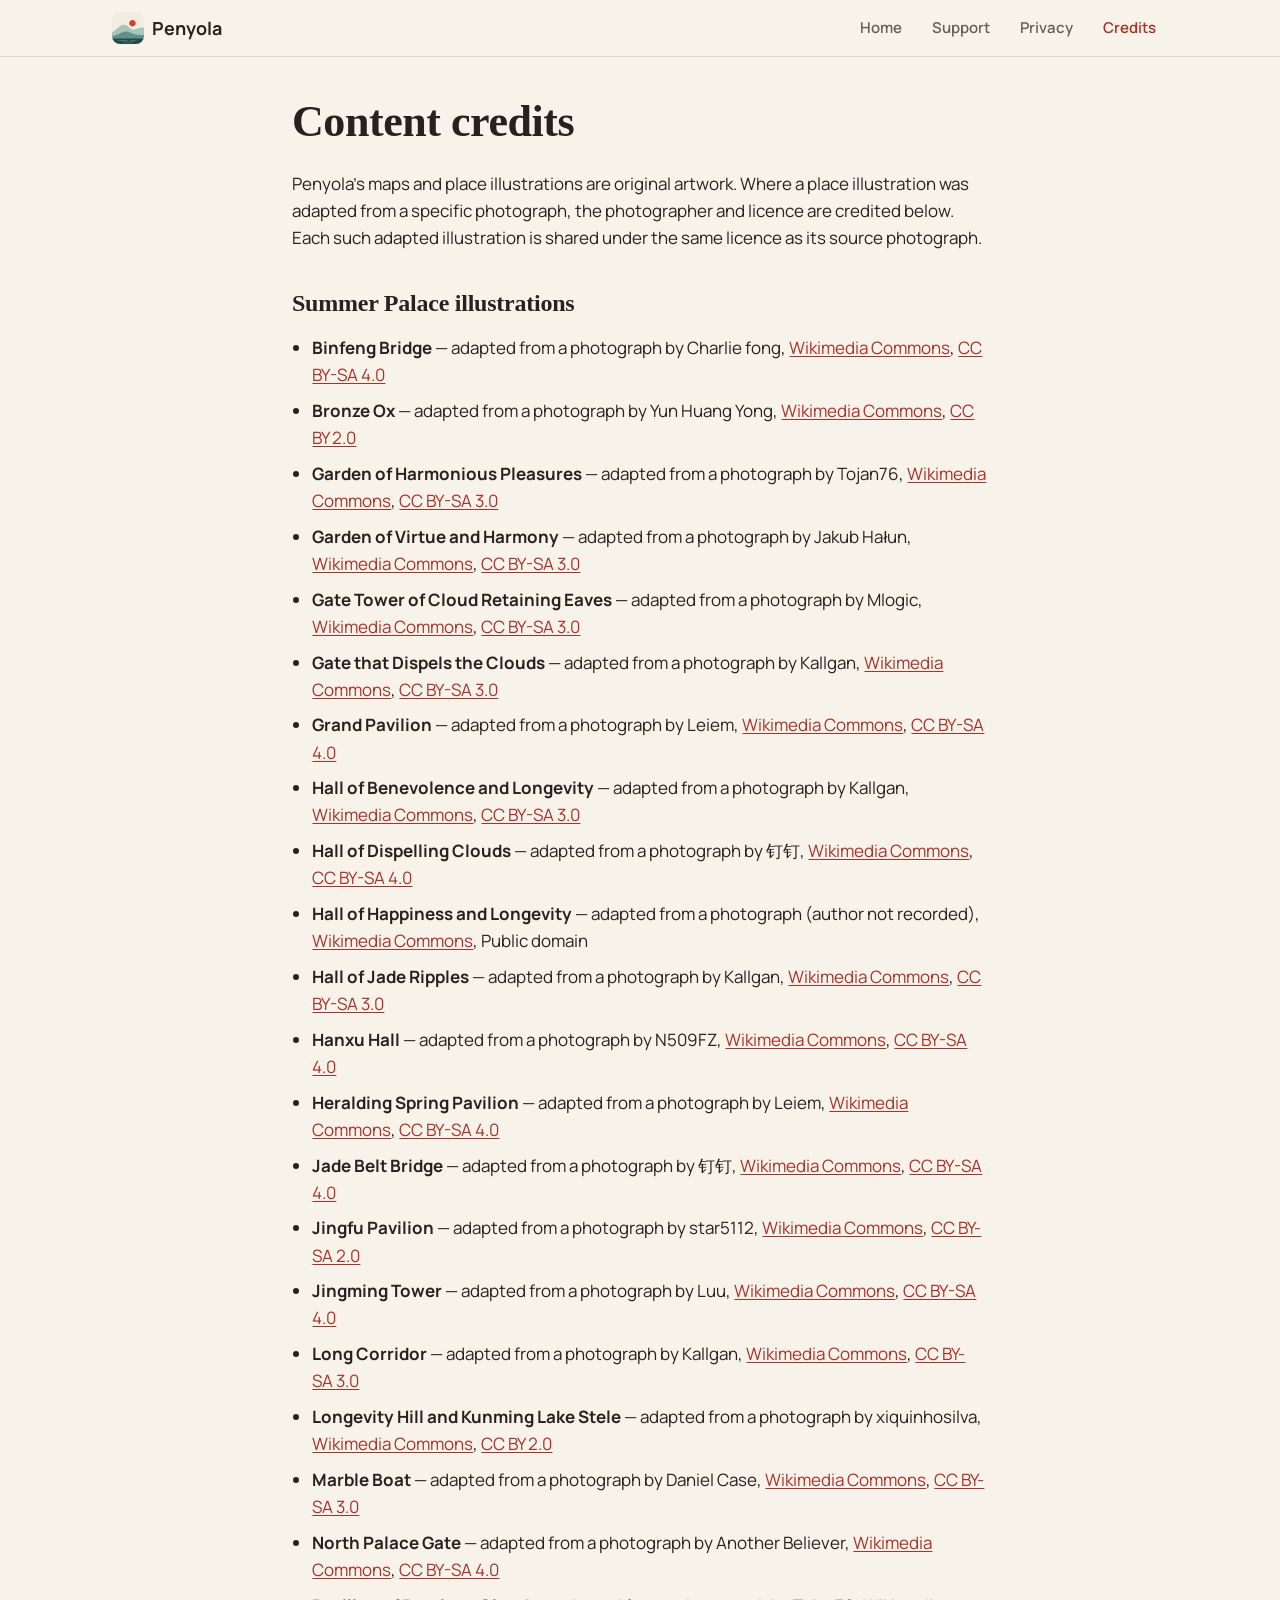
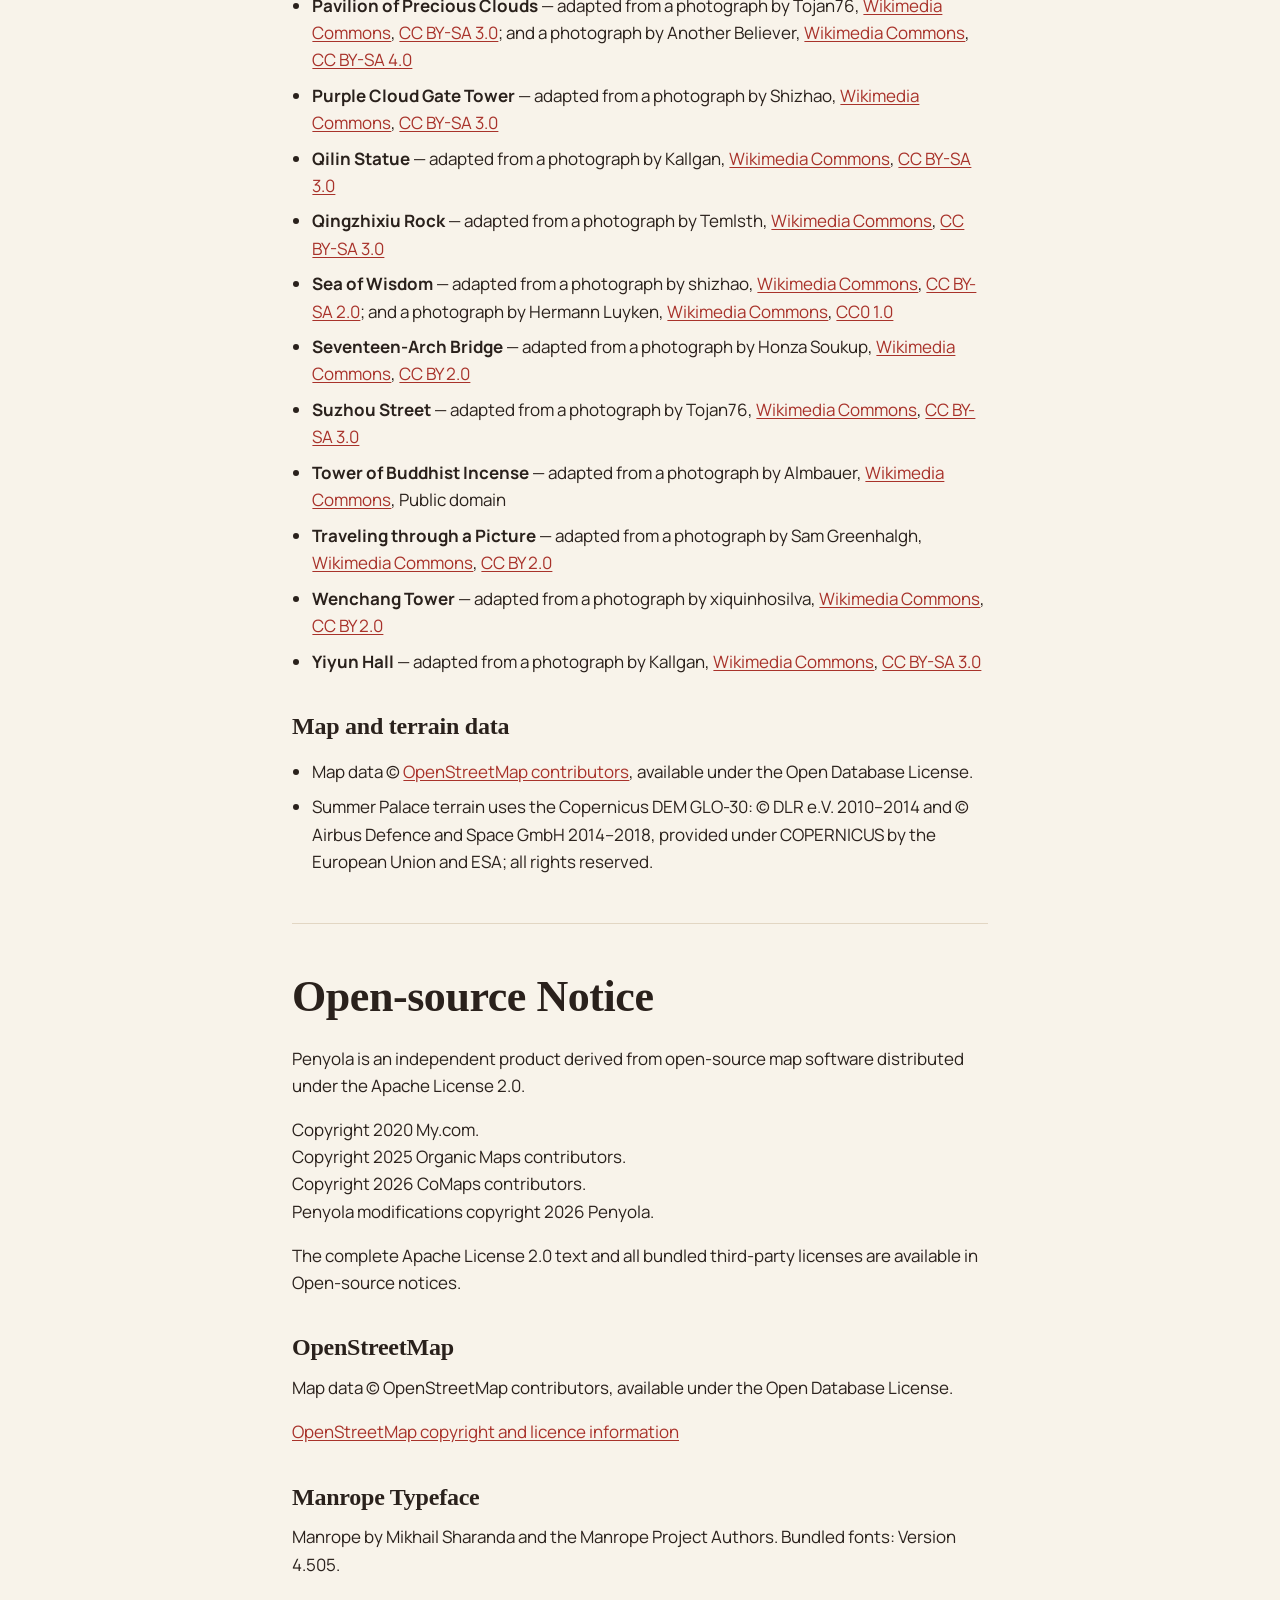
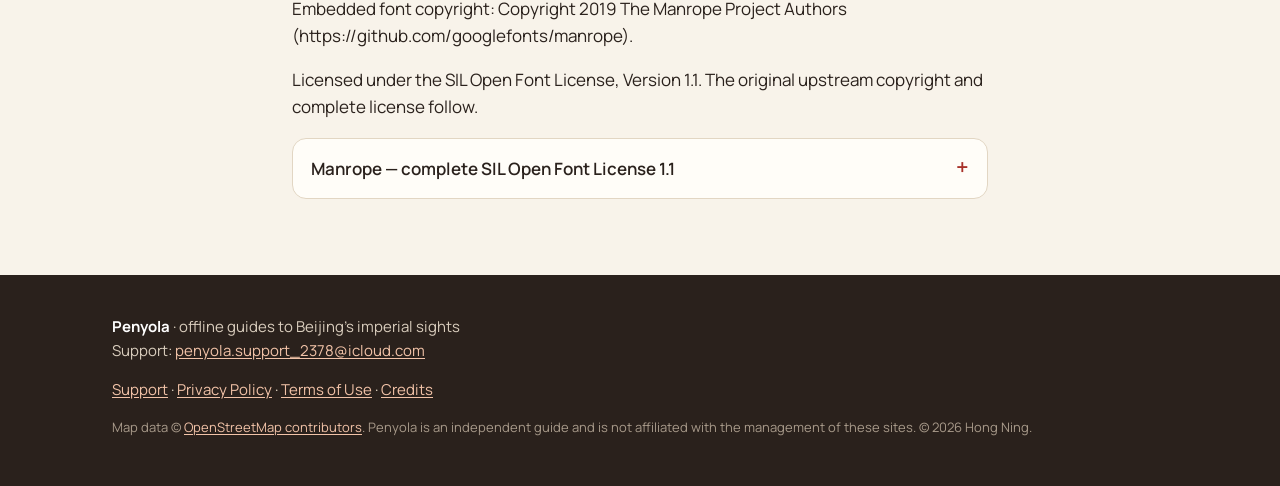
==== credits.html @ 1ad2382a "Full Penyola website: home, support FAQ, privacy, terms and credits Same URLs as before, so the App " ====
<!doctype html>
<html lang="en">
<head>
<meta charset="utf-8">
<meta name="viewport" content="width=device-width, initial-scale=1">
<title>Credits – Penyola</title>
<meta name="description" content="Content credits, map data attribution and open-source notices for Penyola.">
<link rel="canonical" href="https://ericning2023.github.io/penyola/credits.html">
<meta property="og:type" content="website">
<meta property="og:title" content="Credits – Penyola">
<meta property="og:description" content="Content credits, map data attribution and open-source notices for Penyola.">
<meta property="og:url" content="https://ericning2023.github.io/penyola/credits.html">
<meta property="og:image" content="https://ericning2023.github.io/penyola/assets/img/og.jpg">
<meta name="twitter:card" content="summary_large_image">
<meta name="theme-color" content="#f8f3ea">
<link rel="icon" type="image/png" href="favicon.png">
<link rel="apple-touch-icon" href="apple-touch-icon.png">
<link rel="stylesheet" href="assets/site.css">
</head>
<body class="">
<header class="top">
  <div class="wrap top-inner">
    <a class="brand" href="index.html"><img src="assets/img/icon-256.png" alt="" width="32" height="32">Penyola</a>
    <nav aria-label="Main"><a href="index.html">Home</a><a href="support.html">Support</a><a href="privacy.html">Privacy</a><a href="credits.html" aria-current="page">Credits</a></nav>
  </div>
</header>
<main>
<section class="doc wrap legal">
<h1>Content credits</h1>
  <p>Penyola's maps and place illustrations are original artwork. Where a place illustration was adapted from a specific photograph, the photographer and licence are credited below. Each such adapted illustration is shared under the same licence as its source photograph.</p>
  <h2>Summer Palace illustrations</h2>
  <ul>
    <li><strong>Binfeng Bridge</strong> &mdash; adapted from a photograph by Charlie fong, <a href="https://commons.wikimedia.org/wiki/File:Binfeng_Bridge_in_Summer_Palace_2022.jpg">Wikimedia Commons</a>, <a href="https://creativecommons.org/licenses/by-sa/4.0/">CC BY-SA 4.0</a></li>
    <li><strong>Bronze Ox</strong> &mdash; adapted from a photograph by Yun Huang Yong, <a href="https://commons.wikimedia.org/wiki/File:Bronze_Ox,_Summer_Palace,_Beijing_(24569731336).jpg">Wikimedia Commons</a>, <a href="https://creativecommons.org/licenses/by/2.0/">CC BY 2.0</a></li>
    <li><strong>Garden of Harmonious Pleasures</strong> &mdash; adapted from a photograph by Tojan76, <a href="https://commons.wikimedia.org/wiki/File:Garden_of_Harmonious_Pleasures_in_the_Summer_Palace.JPG">Wikimedia Commons</a>, <a href="https://creativecommons.org/licenses/by-sa/3.0/">CC BY-SA 3.0</a></li>
    <li><strong>Garden of Virtue and Harmony</strong> &mdash; adapted from a photograph by Jakub Hałun, <a href="https://commons.wikimedia.org/wiki/File:20090530_Beijing_Summer_Palace_8617.jpg">Wikimedia Commons</a>, <a href="https://creativecommons.org/licenses/by-sa/3.0/">CC BY-SA 3.0</a></li>
    <li><strong>Gate Tower of Cloud Retaining Eaves</strong> &mdash; adapted from a photograph by Mlogic, <a href="https://commons.wikimedia.org/wiki/File:Su_Yun_Yan_of_Summer_Palace.jpg">Wikimedia Commons</a>, <a href="https://creativecommons.org/licenses/by-sa/3.0/">CC BY-SA 3.0</a></li>
    <li><strong>Gate that Dispels the Clouds</strong> &mdash; adapted from a photograph by Kallgan, <a href="https://commons.wikimedia.org/wiki/File:Summer_Palace_at_Beijing_15.jpg">Wikimedia Commons</a>, <a href="https://creativecommons.org/licenses/by-sa/3.0/">CC BY-SA 3.0</a></li>
    <li><strong>Grand Pavilion</strong> &mdash; adapted from a photograph by Leiem, <a href="https://commons.wikimedia.org/wiki/File:Architecture_of_the_Summer_Palace_2019_B.jpg">Wikimedia Commons</a>, <a href="https://creativecommons.org/licenses/by-sa/4.0/">CC BY-SA 4.0</a></li>
    <li><strong>Hall of Benevolence and Longevity</strong> &mdash; adapted from a photograph by Kallgan, <a href="https://commons.wikimedia.org/wiki/File:Summer_Palace_at_Beijing_41.jpg">Wikimedia Commons</a>, <a href="https://creativecommons.org/licenses/by-sa/3.0/">CC BY-SA 3.0</a></li>
    <li><strong>Hall of Dispelling Clouds</strong> &mdash; adapted from a photograph by 钉钉, <a href="https://commons.wikimedia.org/wiki/File:%E6%8E%92%E4%BA%91%E6%AE%BF.jpg">Wikimedia Commons</a>, <a href="https://creativecommons.org/licenses/by-sa/4.0/">CC BY-SA 4.0</a></li>
    <li><strong>Hall of Happiness and Longevity</strong> &mdash; adapted from a photograph (author not recorded), <a href="https://commons.wikimedia.org/wiki/File:Beijing_Summer_Palace_Leshoutang.jpg">Wikimedia Commons</a>, Public domain</li>
    <li><strong>Hall of Jade Ripples</strong> &mdash; adapted from a photograph by Kallgan, <a href="https://commons.wikimedia.org/wiki/File:Summer_Palace_at_Beijing_11.jpg">Wikimedia Commons</a>, <a href="https://creativecommons.org/licenses/by-sa/3.0/">CC BY-SA 3.0</a></li>
    <li><strong>Hanxu Hall</strong> &mdash; adapted from a photograph by N509FZ, <a href="https://commons.wikimedia.org/wiki/File:Hall_of_Embracing_the_Universe_(20201222154651).jpg">Wikimedia Commons</a>, <a href="https://creativecommons.org/licenses/by-sa/4.0/">CC BY-SA 4.0</a></li>
    <li><strong>Heralding Spring Pavilion</strong> &mdash; adapted from a photograph by Leiem, <a href="https://commons.wikimedia.org/wiki/File:Architecture_of_the_Summer_Palace_2019_A.jpg">Wikimedia Commons</a>, <a href="https://creativecommons.org/licenses/by-sa/4.0/">CC BY-SA 4.0</a></li>
    <li><strong>Jade Belt Bridge</strong> &mdash; adapted from a photograph by 钉钉, <a href="https://commons.wikimedia.org/wiki/File:Jade_Belt_Bridge,_Summer_Palace.jpg">Wikimedia Commons</a>, <a href="https://creativecommons.org/licenses/by-sa/4.0/">CC BY-SA 4.0</a></li>
    <li><strong>Jingfu Pavilion</strong> &mdash; adapted from a photograph by star5112, <a href="https://commons.wikimedia.org/wiki/File:Summer_Palace_(324558076).jpg">Wikimedia Commons</a>, <a href="https://creativecommons.org/licenses/by-sa/2.0/">CC BY-SA 2.0</a></li>
    <li><strong>Jingming Tower</strong> &mdash; adapted from a photograph by Luu, <a href="https://commons.wikimedia.org/wiki/File:Tower_of_Bright_Scenery_IMG_0410.jpg">Wikimedia Commons</a>, <a href="https://creativecommons.org/licenses/by-sa/4.0/">CC BY-SA 4.0</a></li>
    <li><strong>Long Corridor</strong> &mdash; adapted from a photograph by Kallgan, <a href="https://commons.wikimedia.org/wiki/File:Long_Gallery,_Summer_Palace_at_Beijing.jpg">Wikimedia Commons</a>, <a href="https://creativecommons.org/licenses/by-sa/3.0/">CC BY-SA 3.0</a></li>
    <li><strong>Longevity Hill and Kunming Lake Stele</strong> &mdash; adapted from a photograph by xiquinhosilva, <a href="https://commons.wikimedia.org/wiki/File:Summer_Palace_-_Stele_of_Longevity_Hill_and_Kunming_Lake.jpg">Wikimedia Commons</a>, <a href="https://creativecommons.org/licenses/by/2.0/">CC BY 2.0</a></li>
    <li><strong>Marble Boat</strong> &mdash; adapted from a photograph by Daniel Case, <a href="https://commons.wikimedia.org/wiki/File:Marble_Boat_side_view,_Summer_Palace,_Beijing.jpg">Wikimedia Commons</a>, <a href="https://creativecommons.org/licenses/by-sa/3.0/">CC BY-SA 3.0</a></li>
    <li><strong>North Palace Gate</strong> &mdash; adapted from a photograph by Another Believer, <a href="https://commons.wikimedia.org/wiki/File:Beijing_(November_2016)_-_676.jpg">Wikimedia Commons</a>, <a href="https://creativecommons.org/licenses/by-sa/4.0/">CC BY-SA 4.0</a></li>
    <li><strong>Pavilion of Precious Clouds</strong> &mdash; adapted from a photograph by Tojan76, <a href="https://commons.wikimedia.org/wiki/File:Pavilion_of_Precious_Clouds_in_the_Summer_Palace.JPG">Wikimedia Commons</a>, <a href="https://creativecommons.org/licenses/by-sa/3.0/">CC BY-SA 3.0</a>; and a photograph by Another Believer, <a href="https://commons.wikimedia.org/wiki/File:Beijing_(November_2016)_-_732.jpg">Wikimedia Commons</a>, <a href="https://creativecommons.org/licenses/by-sa/4.0/">CC BY-SA 4.0</a></li>
    <li><strong>Purple Cloud Gate Tower</strong> &mdash; adapted from a photograph by Shizhao, <a href="https://commons.wikimedia.org/wiki/File:%E9%A2%90%E5%92%8C%E5%9B%AD%E8%B5%A4%E5%9F%8E%E9%9C%9E%E8%B5%B7.jpg">Wikimedia Commons</a>, <a href="https://creativecommons.org/licenses/by-sa/3.0/">CC BY-SA 3.0</a></li>
    <li><strong>Qilin Statue</strong> &mdash; adapted from a photograph by Kallgan, <a href="https://commons.wikimedia.org/wiki/File:Qilin_statue_in_Summer_Palace_at_Beijing.jpg">Wikimedia Commons</a>, <a href="https://creativecommons.org/licenses/by-sa/3.0/">CC BY-SA 3.0</a></li>
    <li><strong>Qingzhixiu Rock</strong> &mdash; adapted from a photograph by Temlsth, <a href="https://commons.wikimedia.org/wiki/File:%E8%B4%A5%E5%AE%B6%E7%9F%B3.JPG">Wikimedia Commons</a>, <a href="https://creativecommons.org/licenses/by-sa/3.0/">CC BY-SA 3.0</a></li>
    <li><strong>Sea of Wisdom</strong> &mdash; adapted from a photograph by shizhao, <a href="https://commons.wikimedia.org/wiki/File:%E9%A2%90%E5%92%8C%E5%9B%AD%E6%99%BA%E6%85%A7%E6%B5%B7.jpg">Wikimedia Commons</a>, <a href="https://creativecommons.org/licenses/by-sa/2.0/">CC BY-SA 2.0</a>; and a photograph by Hermann Luyken, <a href="https://commons.wikimedia.org/wiki/File:2014.08.27.130735_Zhihui_Hai_Summer_Palace_Beijing.jpg">Wikimedia Commons</a>, <a href="https://creativecommons.org/publicdomain/zero/1.0/">CC0 1.0</a></li>
    <li><strong>Seventeen-Arch Bridge</strong> &mdash; adapted from a photograph by Honza Soukup, <a href="https://commons.wikimedia.org/wiki/File:The_Seventeen-Arch_Bridge.jpg">Wikimedia Commons</a>, <a href="https://creativecommons.org/licenses/by/2.0/">CC BY 2.0</a></li>
    <li><strong>Suzhou Street</strong> &mdash; adapted from a photograph by Tojan76, <a href="https://commons.wikimedia.org/wiki/File:Suzhou_Street_in_the_Summer_Palace.JPG">Wikimedia Commons</a>, <a href="https://creativecommons.org/licenses/by-sa/3.0/">CC BY-SA 3.0</a></li>
    <li><strong>Tower of Buddhist Incense</strong> &mdash; adapted from a photograph by Almbauer, <a href="https://commons.wikimedia.org/wiki/File:Tower_of_Buddhist_Incense.jpg">Wikimedia Commons</a>, Public domain</li>
    <li><strong>Traveling through a Picture</strong> &mdash; adapted from a photograph by Sam Greenhalgh, <a href="https://commons.wikimedia.org/wiki/File:Summer_Palace_%2848503263397%29.jpg">Wikimedia Commons</a>, <a href="https://creativecommons.org/licenses/by/2.0/">CC BY 2.0</a></li>
    <li><strong>Wenchang Tower</strong> &mdash; adapted from a photograph by xiquinhosilva, <a href="https://commons.wikimedia.org/wiki/File:Summer_Palace_-_Wenchang_Pavilion.jpg">Wikimedia Commons</a>, <a href="https://creativecommons.org/licenses/by/2.0/">CC BY 2.0</a></li>
    <li><strong>Yiyun Hall</strong> &mdash; adapted from a photograph by Kallgan, <a href="https://commons.wikimedia.org/wiki/File:Summer_Palace_at_Beijing_03.jpg">Wikimedia Commons</a>, <a href="https://creativecommons.org/licenses/by-sa/3.0/">CC BY-SA 3.0</a></li>
  </ul>
  <h2>Map and terrain data</h2>
  <ul>
    <li>Map data &copy; <a href="https://www.openstreetmap.org/copyright">OpenStreetMap contributors</a>, available under the Open Database License.</li>
    <li>Summer Palace terrain uses the Copernicus DEM GLO-30: &copy; DLR e.V. 2010&ndash;2014 and &copy; Airbus Defence and Space GmbH 2014&ndash;2018, provided under COPERNICUS by the European Union and ESA; all rights reserved.</li>
  </ul>
<hr>
<h1>Open-source Notice</h1>
  <p>Penyola is an independent product derived from open-source map software distributed under the Apache License 2.0.</p>
  <p>Copyright 2020 My.com.<br>
  Copyright 2025 Organic Maps contributors.<br>
  Copyright 2026 CoMaps contributors.<br>
  Penyola modifications copyright 2026 Penyola.</p>
  <p>The complete Apache License 2.0 text and all bundled third-party licenses are available in Open-source notices.</p>
  <h2>OpenStreetMap</h2>
  <p>Map data © OpenStreetMap contributors, available under the Open Database License.</p>
  <p><a href="https://www.openstreetmap.org/copyright">OpenStreetMap copyright and licence information</a></p>
  <h2>Manrope Typeface</h2>
  <p>Manrope by Mikhail Sharanda and the Manrope Project Authors. Bundled fonts: Version 4.505.</p>
  <p>Embedded font copyright: Copyright 2019 The Manrope Project Authors (https://github.com/googlefonts/manrope).</p>
  <p>Licensed under the SIL Open Font License, Version 1.1. The original upstream copyright and complete license follow.</p>
  <details>
    <summary>Manrope — complete SIL Open Font License 1.1</summary>
    <pre style="white-space:pre-wrap;overflow-wrap:anywhere">Copyright 2018 The Manrope Project Authors (https://github.com/googlefonts/manrope)

This Font Software is licensed under the SIL Open Font License, Version 1.1.
This license is copied below, and is also available with a FAQ at:
http://scripts.sil.org/OFL


-----------------------------------------------------------
SIL OPEN FONT LICENSE Version 1.1 - 26 February 2007
-----------------------------------------------------------

PREAMBLE
The goals of the Open Font License (OFL) are to stimulate worldwide
development of collaborative font projects, to support the font creation
efforts of academic and linguistic communities, and to provide a free and
open framework in which fonts may be shared and improved in partnership
with others.

The OFL allows the licensed fonts to be used, studied, modified and
redistributed freely as long as they are not sold by themselves. The
fonts, including any derivative works, can be bundled, embedded, 
redistributed and/or sold with any software provided that any reserved
names are not used by derivative works. The fonts and derivatives,
however, cannot be released under any other type of license. The
requirement for fonts to remain under this license does not apply
to any document created using the fonts or their derivatives.

DEFINITIONS
&quot;Font Software&quot; refers to the set of files released by the Copyright
Holder(s) under this license and clearly marked as such. This may
include source files, build scripts and documentation.

&quot;Reserved Font Name&quot; refers to any names specified as such after the
copyright statement(s).

&quot;Original Version&quot; refers to the collection of Font Software components as
distributed by the Copyright Holder(s).

&quot;Modified Version&quot; refers to any derivative made by adding to, deleting,
or substituting -- in part or in whole -- any of the components of the
Original Version, by changing formats or by porting the Font Software to a
new environment.

&quot;Author&quot; refers to any designer, engineer, programmer, technical
writer or other person who contributed to the Font Software.

PERMISSION &amp; CONDITIONS
Permission is hereby granted, free of charge, to any person obtaining
a copy of the Font Software, to use, study, copy, merge, embed, modify,
redistribute, and sell modified and unmodified copies of the Font
Software, subject to the following conditions:

1) Neither the Font Software nor any of its individual components,
in Original or Modified Versions, may be sold by itself.

2) Original or Modified Versions of the Font Software may be bundled,
redistributed and/or sold with any software, provided that each copy
contains the above copyright notice and this license. These can be
included either as stand-alone text files, human-readable headers or
in the appropriate machine-readable metadata fields within text or
binary files as long as those fields can be easily viewed by the user.

3) No Modified Version of the Font Software may use the Reserved Font
Name(s) unless explicit written permission is granted by the corresponding
Copyright Holder. This restriction only applies to the primary font name as
presented to the users.

4) The name(s) of the Copyright Holder(s) or the Author(s) of the Font
Software shall not be used to promote, endorse or advertise any
Modified Version, except to acknowledge the contribution(s) of the
Copyright Holder(s) and the Author(s) or with their explicit written
permission.

5) The Font Software, modified or unmodified, in part or in whole,
must be distributed entirely under this license, and must not be
distributed under any other license. The requirement for fonts to
remain under this license does not apply to any document created
using the Font Software.

TERMINATION
This license becomes null and void if any of the above conditions are
not met.

DISCLAIMER
THE FONT SOFTWARE IS PROVIDED &quot;AS IS&quot;, WITHOUT WARRANTY OF ANY KIND,
EXPRESS OR IMPLIED, INCLUDING BUT NOT LIMITED TO ANY WARRANTIES OF
MERCHANTABILITY, FITNESS FOR A PARTICULAR PURPOSE AND NONINFRINGEMENT
OF COPYRIGHT, PATENT, TRADEMARK, OR OTHER RIGHT. IN NO EVENT SHALL THE
COPYRIGHT HOLDER BE LIABLE FOR ANY CLAIM, DAMAGES OR OTHER LIABILITY,
INCLUDING ANY GENERAL, SPECIAL, INDIRECT, INCIDENTAL, OR CONSEQUENTIAL
DAMAGES, WHETHER IN AN ACTION OF CONTRACT, TORT OR OTHERWISE, ARISING
FROM, OUT OF THE USE OR INABILITY TO USE THE FONT SOFTWARE OR FROM
OTHER DEALINGS IN THE FONT SOFTWARE.
</pre>
  </details>
</section>
</main>
<footer class="foot">
  <div class="wrap foot-inner">
    <p><strong>Penyola</strong> · offline guides to Beijing's imperial sights<br>
    Support: <a href="mailto:penyola.support_2378@icloud.com">penyola.support_2378@icloud.com</a></p>
    <p><a href="support.html">Support</a> · <a href="privacy.html">Privacy Policy</a> · <a href="terms.html">Terms of Use</a> · <a href="credits.html">Credits</a></p>
    <p class="fine">Map data © <a href="https://www.openstreetmap.org/copyright">OpenStreetMap contributors</a>. Penyola is an independent guide and is not affiliated with the management of these sites. © 2026 Hong Ning.</p>
  </div>
</footer>
</body>
</html>
---- assets/site.css ----
@font-face { font-family: Manrope; font-weight: 400; font-display: swap; src: url(fonts/Manrope-Regular.woff) format("woff"); }
@font-face { font-family: Manrope; font-weight: 600; font-display: swap; src: url(fonts/Manrope-SemiBold.woff) format("woff"); }
@font-face { font-family: Manrope; font-weight: 700; font-display: swap; src: url(fonts/Manrope-Bold.woff) format("woff"); }

:root {
  --paper: #f8f3ea;
  --paper-2: #f1e8d9;
  --card: #fffdf8;
  --ink: #2a211c;
  --muted: #6b5f55;
  --red: #a8322a;
  --red-deep: #7f241e;
  --green: #2f6f4e;
  --line: #e2d6c3;
  --serif: "Iowan Old Style", "Palatino Linotype", Palatino, Georgia, serif;
  --sans: Manrope, -apple-system, BlinkMacSystemFont, "Segoe UI", sans-serif;
  color-scheme: light;
}

* { box-sizing: border-box; }
html { -webkit-text-size-adjust: 100%; scroll-behavior: smooth; }
body { margin: 0; background: var(--paper); color: var(--ink); font: 400 17px/1.6 var(--sans); }
img { max-width: 100%; height: auto; display: block; }
a { color: var(--red); text-underline-offset: 2px; }
a:hover { color: var(--red-deep); }
.wrap { width: 100%; max-width: 1120px; margin: 0 auto; padding: 0 16px; }
@media (min-width: 720px) { .wrap { padding: 0 32px; } }

/* Header */
.top { position: sticky; top: 0; z-index: 10; background: rgba(248, 243, 234, .92); backdrop-filter: saturate(1.4) blur(10px); -webkit-backdrop-filter: saturate(1.4) blur(10px); border-bottom: 1px solid var(--line); }
.top-inner { display: flex; align-items: center; justify-content: space-between; gap: 12px; min-height: 56px; }
.brand { display: flex; align-items: center; gap: 8px; font: 700 18px/1 var(--sans); color: var(--ink); text-decoration: none; }
.brand img { width: 32px; height: 32px; border-radius: 8px; }
.top nav { display: flex; gap: 2px; }
.top nav a { padding: 8px 8px; border-radius: 8px; font-size: 14px; font-weight: 600; color: var(--muted); text-decoration: none; }
.top nav a:hover { color: var(--ink); background: var(--paper-2); }
.top nav a[aria-current="page"] { color: var(--red); }
@media (min-width: 720px) { .top nav { gap: 6px; } .top nav a { padding: 8px 12px; font-size: 15px; } }
@media (max-width: 459px) { .brand { font-size: 0; gap: 0; } .top nav a { padding: 8px 7px; } }

/* Type */
h1, h2, h3 { font-family: var(--serif); font-weight: 600; line-height: 1.15; letter-spacing: -.01em; margin: 0 0 .5em; }
h1 { font-size: clamp(34px, 7vw, 56px); }
h2 { font-size: clamp(26px, 4.5vw, 38px); }
h3 { font-size: 24px; }
p { margin: 0 0 1em; }
.eyebrow { font: 700 12px/1.2 var(--sans); letter-spacing: .14em; text-transform: uppercase; color: var(--red); margin: 0 0 12px; }
.lede { font-size: 19px; color: var(--muted); }
.note { font-size: 14px; color: var(--muted); }

/* Buttons */
.cta { display: flex; flex-wrap: wrap; align-items: center; gap: 12px 20px; margin: 24px 0 12px; }
.store { display: inline-flex; align-items: center; gap: 10px; padding: 9px 20px 9px 14px; border-radius: 12px; background: #000; color: #fff; text-decoration: none; }
.store:hover { color: #fff; background: #222; }
.store svg { width: 28px; height: 28px; fill: currentColor; }
.store span { display: flex; flex-direction: column; font: 600 20px/1.1 -apple-system, BlinkMacSystemFont, "Segoe UI", sans-serif; }
.store small { font-size: 11px; font-weight: 400; letter-spacing: .02em; }
.text-link { font-weight: 600; text-decoration: none; }

/* Hero */
.hero { background: linear-gradient(180deg, var(--paper) 0%, var(--paper-2) 100%); padding: 40px 0 0; overflow: hidden; }
.hero-inner { display: grid; gap: 32px; }
.hero-phone { justify-self: center; width: min(74vw, 300px); margin-bottom: -96px; }
.hero-phone img { border: 9px solid #1f1814; border-bottom: 0; border-radius: 44px 44px 0 0; box-shadow: 0 24px 60px rgba(80, 40, 20, .28); }
@media (min-width: 880px) {
  .hero { padding: 72px 0 0; }
  .hero-inner { grid-template-columns: 1.15fr .85fr; align-items: center; gap: 56px; }
  .hero-text { padding-bottom: 72px; }
  .hero-phone { width: 360px; margin-bottom: -80px; }
}

/* Bands */
.band { padding: 96px 0 64px; }
.band.alt { background: var(--card); border-top: 1px solid var(--line); border-bottom: 1px solid var(--line); padding-top: 64px; }
@media (min-width: 880px) { .band { padding: 128px 0 88px; } .band.alt { padding-top: 88px; } }

/* Guides */
.guides { display: grid; gap: 20px; margin-top: 28px; }
@media (min-width: 720px) { .guides { grid-template-columns: repeat(3, 1fr); } }
.guide { background: var(--card); border: 1px solid var(--line); border-radius: 18px; overflow: hidden; display: flex; flex-direction: column; }
.guide img { aspect-ratio: 4 / 3; object-fit: cover; width: 100%; border-bottom: 1px solid var(--line); }
.guide-text { padding: 18px 20px 20px; }
.guide-text p:last-child { margin: 0; color: var(--muted); font-size: 16px; }
.tag { display: inline-block; font: 700 12px/1 var(--sans); letter-spacing: .06em; text-transform: uppercase; padding: 6px 9px; border-radius: 999px; background: #f6e1dd; color: var(--red-deep); margin-bottom: 10px; }
.tag.free { background: #dcebe2; color: var(--green); }

/* Features + screenshots */
.features { list-style: none; padding: 0; margin: 24px 0 36px; display: grid; gap: 10px 32px; }
@media (min-width: 720px) { .features { grid-template-columns: 1fr 1fr; } }
.features li { padding-left: 22px; position: relative; color: var(--muted); }
.features li::before { content: ""; position: absolute; left: 2px; top: .62em; width: 8px; height: 8px; border-radius: 50%; background: var(--red); }
.features strong { color: var(--ink); }
.shots { display: grid; grid-auto-flow: column; grid-auto-columns: min(62vw, 240px); gap: 16px; overflow-x: auto; scroll-snap-type: x mandatory; padding: 4px 16px 16px; margin: 0 -16px; overscroll-behavior-x: contain; }
@media (min-width: 720px) { .shots { margin: 0 -32px; padding: 4px 32px 16px; } }
@media (min-width: 1184px) { .shots { grid-auto-flow: row; grid-template-columns: repeat(5, 1fr); margin: 0; padding: 4px 0 0; overflow: visible; } }
.shots figure { margin: 0; scroll-snap-align: start; }
.shots img { border-radius: 16px; box-shadow: 0 10px 30px rgba(80, 40, 20, .15); }
.shots figcaption { font-size: 14px; color: var(--muted); margin-top: 12px; line-height: 1.45; }
.shots figcaption strong { display: block; color: var(--ink); font-size: 15px; }

/* Price */
.price { display: grid; gap: 32px; align-items: center; }
.price-shot { width: min(70vw, 280px); justify-self: center; border-radius: 22px; box-shadow: 0 18px 44px rgba(80, 40, 20, .2); }
@media (min-width: 880px) { .price { grid-template-columns: 1.3fr .7fr; gap: 64px; } }

/* Documents: support, privacy, terms, credits */
.doc { max-width: 760px; padding-top: 40px; padding-bottom: 64px; overflow-wrap: anywhere; }
.doc h1 { font-size: clamp(32px, 6vw, 44px); }
.doc h2 { font-size: 24px; margin-top: 1.6em; }
.doc ul { padding-left: 1.2em; }
.doc li { margin-bottom: .5em; }
.doc hr { border: 0; border-top: 1px solid var(--line); margin: 48px 0; }
.doc pre { font-size: 13px; background: var(--card); border: 1px solid var(--line); border-radius: 10px; padding: 14px; overflow-x: auto; }
.doc details { background: var(--card); border: 1px solid var(--line); border-radius: 14px; margin: 0 0 12px; }
.doc details > summary { cursor: pointer; padding: 16px 44px 16px 18px; font-weight: 600; list-style: none; position: relative; }
.doc details > summary::-webkit-details-marker { display: none; }
.doc details > summary::after { content: "+"; position: absolute; right: 18px; top: 50%; transform: translateY(-50%); font-size: 22px; color: var(--red); }
.doc details[open] > summary::after { content: "–"; }
.doc details > p { padding: 0 18px 4px; color: var(--muted); }
.doc details > pre { margin: 0 14px 14px; }
.legal details > summary { padding-right: 44px; }

/* Footer */
.foot { background: #2a211c; color: #d9cdbd; padding: 40px 0 48px; font-size: 15px; }
.foot a { color: #f2c3a8; }
.foot strong { color: #fff; }
.foot .fine { font-size: 13px; color: #a89a8a; margin: 0; }
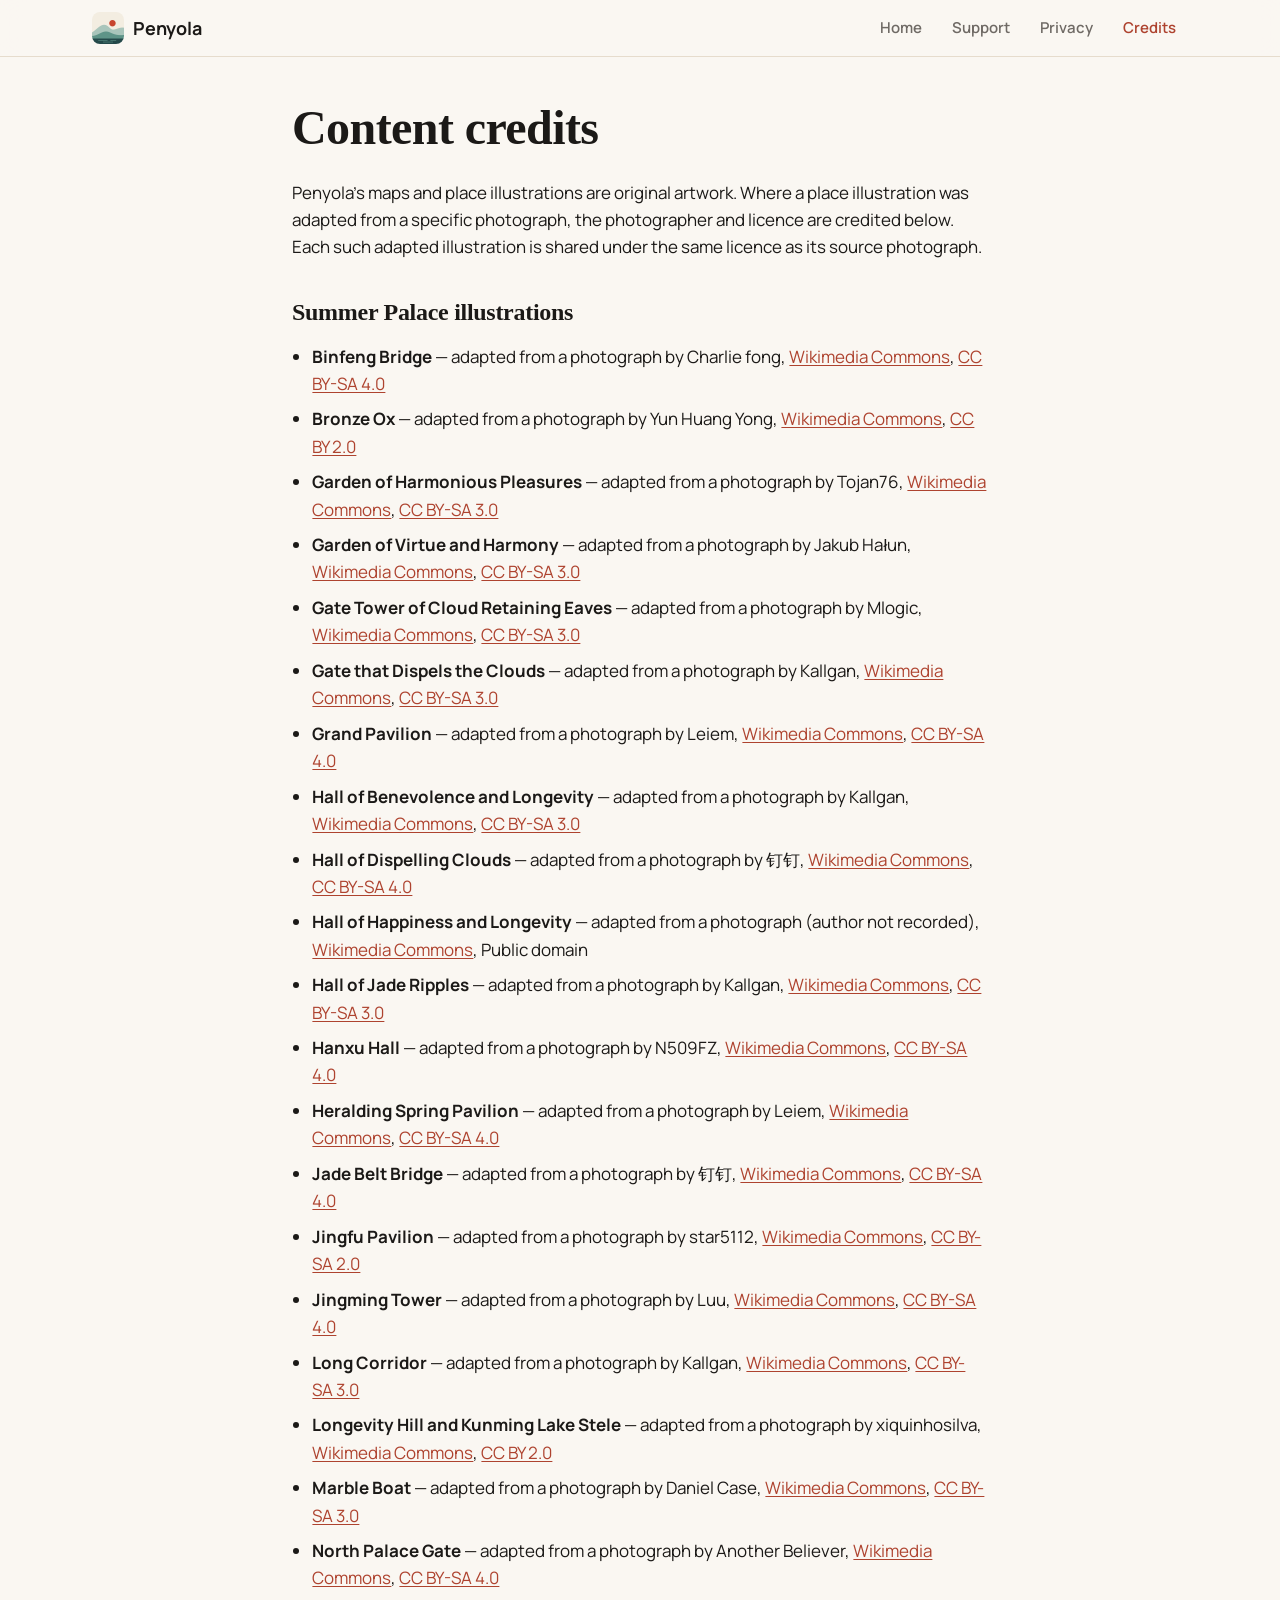
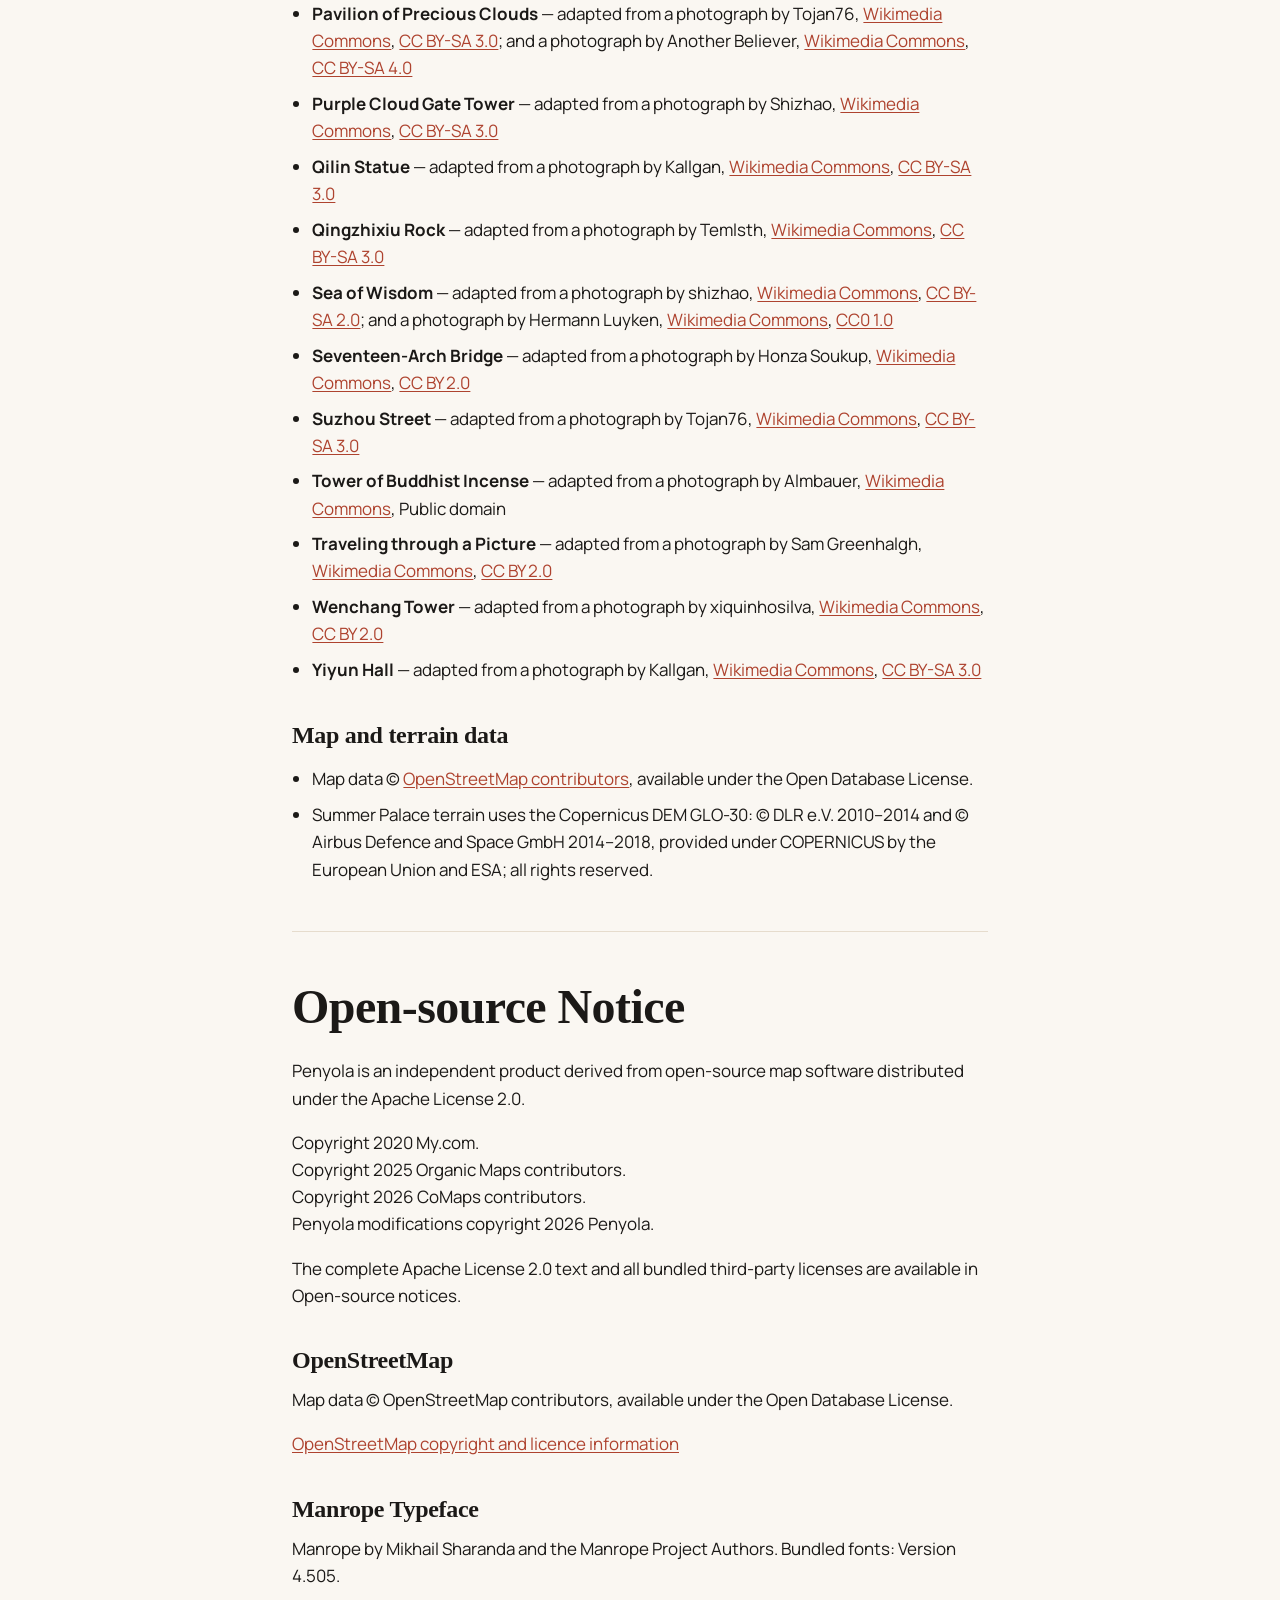
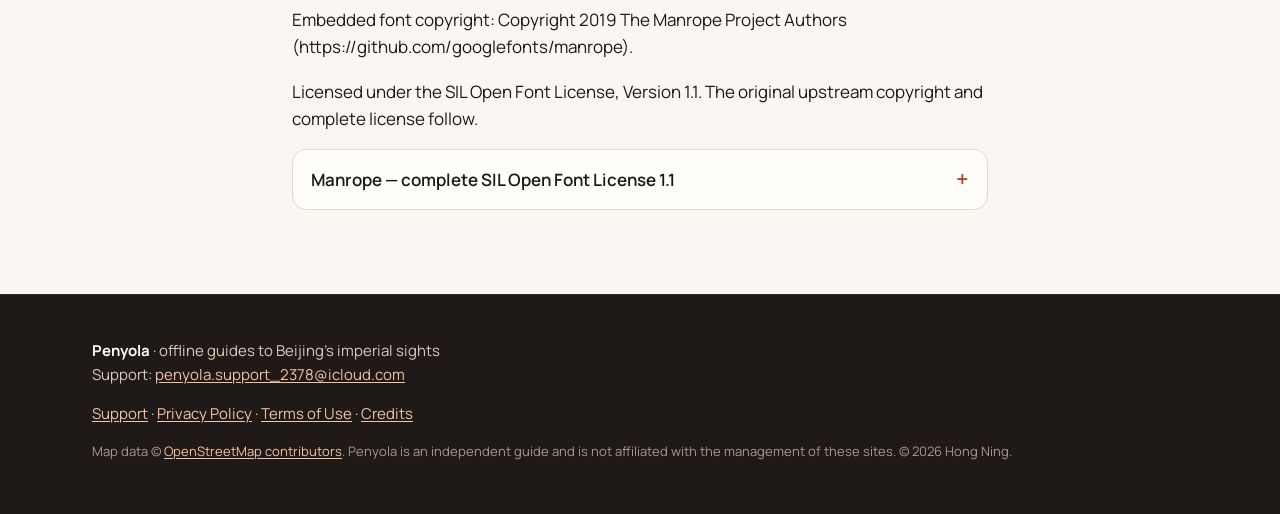
==== commit 94c1c8e1: "Version the stylesheet URL so updates aren't hidden by the Pages cache Co-Authored-By: Claude Opus 5" ====
--- a/credits.html
+++ b/credits.html
@@ -15,7 +15,7 @@
 <meta name="theme-color" content="#f8f3ea">
 <link rel="icon" type="image/png" href="favicon.png">
 <link rel="apple-touch-icon" href="apple-touch-icon.png">
-<link rel="stylesheet" href="assets/site.css">
+<link rel="stylesheet" href="assets/site.css?v=4cabcf5b">
 </head>
 <body class="">
 <header class="top">
--- a/assets/site.css
+++ b/assets/site.css
@@ -3,16 +3,20 @@
 @font-face { font-family: Manrope; font-weight: 700; font-display: swap; src: url(fonts/Manrope-Bold.woff) format("woff"); }
 
 :root {
-  --paper: #f8f3ea;
-  --paper-2: #f1e8d9;
-  --card: #fffdf8;
-  --ink: #2a211c;
-  --muted: #6b5f55;
-  --red: #a8322a;
-  --red-deep: #7f241e;
+  --paper: #faf7f2;
+  --paper-2: #f2ebdf;
+  --card: #fffdf9;
+  --ink: #1b1917;
+  --muted: #6f6a65;
+  --red: #ae432f;
+  --red-deep: #8a2c20;
+  --imperial: #8c2a1f;
+  --imperial-2: #5f1a13;
+  --gold: #d9b26a;
   --green: #2f6f4e;
-  --line: #e2d6c3;
-  --serif: "Iowan Old Style", "Palatino Linotype", Palatino, Georgia, serif;
+  --line: #e6dccd;
+  --night: #1f1a17;
+  --serif: ui-serif, "New York", "Iowan Old Style", "Palatino Linotype", Palatino, Georgia, serif;
   --sans: Manrope, -apple-system, BlinkMacSystemFont, "Segoe UI", sans-serif;
   color-scheme: light;
 }
@@ -23,89 +27,153 @@
 img { max-width: 100%; height: auto; display: block; }
 a { color: var(--red); text-underline-offset: 2px; }
 a:hover { color: var(--red-deep); }
-.wrap { width: 100%; max-width: 1120px; margin: 0 auto; padding: 0 16px; }
+.wrap { width: 100%; max-width: 1160px; margin: 0 auto; padding: 0 16px; }
 @media (min-width: 720px) { .wrap { padding: 0 32px; } }
+[lang="zh-Hans"] { font-family: "Songti SC", "Noto Serif SC", "Source Han Serif SC", serif; }
 
 /* Header */
-.top { position: sticky; top: 0; z-index: 10; background: rgba(248, 243, 234, .92); backdrop-filter: saturate(1.4) blur(10px); -webkit-backdrop-filter: saturate(1.4) blur(10px); border-bottom: 1px solid var(--line); }
+.top { position: sticky; top: 0; z-index: 10; background: rgba(250, 247, 242, .9); backdrop-filter: saturate(1.4) blur(12px); -webkit-backdrop-filter: saturate(1.4) blur(12px); border-bottom: 1px solid var(--line); }
 .top-inner { display: flex; align-items: center; justify-content: space-between; gap: 12px; min-height: 56px; }
-.brand { display: flex; align-items: center; gap: 8px; font: 700 18px/1 var(--sans); color: var(--ink); text-decoration: none; }
+.brand { display: flex; align-items: center; gap: 9px; font: 700 18px/1 var(--sans); color: var(--ink); text-decoration: none; letter-spacing: -.01em; }
+.brand:hover { color: var(--ink); }
 .brand img { width: 32px; height: 32px; border-radius: 8px; }
 .top nav { display: flex; gap: 2px; }
-.top nav a { padding: 8px 8px; border-radius: 8px; font-size: 14px; font-weight: 600; color: var(--muted); text-decoration: none; }
+.top nav a { padding: 8px; border-radius: 8px; font-size: 14px; font-weight: 600; color: var(--muted); text-decoration: none; }
 .top nav a:hover { color: var(--ink); background: var(--paper-2); }
 .top nav a[aria-current="page"] { color: var(--red); }
 @media (min-width: 720px) { .top nav { gap: 6px; } .top nav a { padding: 8px 12px; font-size: 15px; } }
 @media (max-width: 459px) { .brand { font-size: 0; gap: 0; } .top nav a { padding: 8px 7px; } }
 
 /* Type */
-h1, h2, h3 { font-family: var(--serif); font-weight: 600; line-height: 1.15; letter-spacing: -.01em; margin: 0 0 .5em; }
-h1 { font-size: clamp(34px, 7vw, 56px); }
-h2 { font-size: clamp(26px, 4.5vw, 38px); }
-h3 { font-size: 24px; }
+h1, h2, h3 { font-family: var(--serif); font-weight: 600; line-height: 1.12; letter-spacing: -.012em; margin: 0 0 .5em; }
+h1 { font-size: clamp(38px, 7.4vw, 64px); }
+h2 { font-size: clamp(28px, 4.6vw, 42px); }
+h3 { font-size: 22px; }
 p { margin: 0 0 1em; }
-.eyebrow { font: 700 12px/1.2 var(--sans); letter-spacing: .14em; text-transform: uppercase; color: var(--red); margin: 0 0 12px; }
+.eyebrow { font: 700 12px/1.2 var(--sans); letter-spacing: .16em; text-transform: uppercase; color: var(--red); margin: 0 0 14px; }
+.eyebrow::after { content: ""; display: block; width: 28px; height: 2px; background: currentColor; margin-top: 10px; opacity: .7; }
 .lede { font-size: 19px; color: var(--muted); }
 .note { font-size: 14px; color: var(--muted); }
+.fine { font-size: 13px; color: var(--muted); margin: 0; }
+.head { max-width: 720px; margin-bottom: 36px; }
 
-/* Buttons */
-.cta { display: flex; flex-wrap: wrap; align-items: center; gap: 12px 20px; margin: 24px 0 12px; }
-.store { display: inline-flex; align-items: center; gap: 10px; padding: 9px 20px 9px 14px; border-radius: 12px; background: #000; color: #fff; text-decoration: none; }
-.store:hover { color: #fff; background: #222; }
-.store svg { width: 28px; height: 28px; fill: currentColor; }
-.store span { display: flex; flex-direction: column; font: 600 20px/1.1 -apple-system, BlinkMacSystemFont, "Segoe UI", sans-serif; }
+/* Store badge */
+.cta { display: flex; flex-wrap: wrap; align-items: center; gap: 14px 22px; margin: 28px 0 14px; }
+.store { display: inline-flex; align-items: center; gap: 10px; padding: 9px 20px 9px 14px; border-radius: 12px; background: #000; color: #fff; text-decoration: none; border: 1px solid rgba(255, 255, 255, .25); }
+a.store:hover { color: #fff; background: #222; }
+.store svg { width: 28px; height: 28px; fill: currentColor; flex: none; }
+.store > span { display: flex; flex-direction: column; font: 600 20px/1.1 -apple-system, BlinkMacSystemFont, "Segoe UI", sans-serif; }
 .store small { font-size: 11px; font-weight: 400; letter-spacing: .02em; }
+.store.soon { cursor: default; }
 .text-link { font-weight: 600; text-decoration: none; }
 
-/* Hero */
-.hero { background: linear-gradient(180deg, var(--paper) 0%, var(--paper-2) 100%); padding: 40px 0 0; overflow: hidden; }
-.hero-inner { display: grid; gap: 32px; }
-.hero-phone { justify-self: center; width: min(74vw, 300px); margin-bottom: -96px; }
-.hero-phone img { border: 9px solid #1f1814; border-bottom: 0; border-radius: 44px 44px 0 0; box-shadow: 0 24px 60px rgba(80, 40, 20, .28); }
+/* Hero: imperial red, matching the App Store screenshots */
+.hero { position: relative; overflow: hidden; color: #fbefe3; background: radial-gradient(120% 90% at 85% 10%, #a63a2b 0%, var(--imperial) 45%, var(--imperial-2) 100%); padding: 48px 0 0; }
+.hero::before { content: ""; position: absolute; inset: 14px; border: 1px solid rgba(217, 178, 106, .45); border-radius: 18px; pointer-events: none; }
+.hero .eyebrow { color: var(--gold); }
+.hero h1 { color: #fff7ee; }
+.hero .lede { color: #f1d9c8; }
+.hero .note { color: #e2bfa9; }
+.hero .text-link { color: #ffe3c4; }
+.hero .text-link:hover { color: #fff; }
+.hero-inner { position: relative; display: grid; gap: 28px; }
+.hero-text { position: relative; z-index: 1; }
+.hero-art { position: relative; justify-self: center; width: min(80vw, 340px); }
+.hero-phone { position: relative; width: 82%; margin: 0 auto -90px; }
+.hero-phone img { border: 9px solid #1a1311; border-bottom: 0; border-radius: 46px 46px 0 0; box-shadow: 0 30px 70px rgba(30, 6, 3, .55); }
+.hero-lion { position: absolute; z-index: 2; width: 46%; left: -16%; bottom: 8px; filter: drop-shadow(0 18px 24px rgba(30, 6, 3, .45)); }
 @media (min-width: 880px) {
-  .hero { padding: 72px 0 0; }
-  .hero-inner { grid-template-columns: 1.15fr .85fr; align-items: center; gap: 56px; }
-  .hero-text { padding-bottom: 72px; }
-  .hero-phone { width: 360px; margin-bottom: -80px; }
+  .hero { padding: 88px 0 0; }
+  .hero::before { inset: 20px; }
+  .hero-inner { grid-template-columns: 1.1fr .9fr; align-items: end; gap: 48px; }
+  .hero-text { padding-bottom: 96px; align-self: center; }
+  .hero-art { width: 420px; }
+  .hero-phone { margin-bottom: -60px; }
 }
 
+/* Stats strip */
+.stats { background: var(--night); color: #e9ddcf; }
+.stats-inner { display: grid; grid-template-columns: repeat(2, 1fr); gap: 18px 12px; padding-top: 24px; padding-bottom: 24px; }
+.stats p { margin: 0; font-size: 13px; letter-spacing: .04em; text-transform: uppercase; color: #b9a99a; }
+.stats strong { display: block; font: 600 32px/1.1 var(--serif); color: var(--gold); letter-spacing: 0; text-transform: none; }
+@media (min-width: 720px) { .stats-inner { grid-template-columns: repeat(4, 1fr); padding-top: 30px; padding-bottom: 30px; } }
+
 /* Bands */
-.band { padding: 96px 0 64px; }
-.band.alt { background: var(--card); border-top: 1px solid var(--line); border-bottom: 1px solid var(--line); padding-top: 64px; }
-@media (min-width: 880px) { .band { padding: 128px 0 88px; } .band.alt { padding-top: 88px; } }
+.band { padding: 72px 0; }
+.band.paper { background: var(--paper-2); }
+@media (min-width: 880px) { .band { padding: 112px 0; } }
 
 /* Guides */
-.guides { display: grid; gap: 20px; margin-top: 28px; }
-@media (min-width: 720px) { .guides { grid-template-columns: repeat(3, 1fr); } }
-.guide { background: var(--card); border: 1px solid var(--line); border-radius: 18px; overflow: hidden; display: flex; flex-direction: column; }
-.guide img { aspect-ratio: 4 / 3; object-fit: cover; width: 100%; border-bottom: 1px solid var(--line); }
-.guide-text { padding: 18px 20px 20px; }
+.guides { display: grid; gap: 22px; }
+@media (min-width: 760px) { .guides { grid-template-columns: repeat(3, 1fr); } }
+.guide { background: var(--card); border: 1px solid var(--line); border-radius: 20px; overflow: hidden; display: flex; flex-direction: column; box-shadow: 0 1px 0 rgba(0, 0, 0, .02), 0 12px 32px rgba(70, 40, 20, .07); transition: transform .25s ease, box-shadow .25s ease; }
+.guide:hover { transform: translateY(-3px); box-shadow: 0 18px 40px rgba(70, 40, 20, .13); }
+.guide-map { background: #efe6d4; overflow: hidden; }
+.guide-map img { aspect-ratio: 4 / 3; object-fit: cover; width: 100%; transition: transform .6s ease; }
+.guide:hover .guide-map img { transform: scale(1.04); }
+.guide-text { padding: 20px 22px 24px; }
+.guide-text h3 { display: flex; align-items: baseline; justify-content: space-between; gap: 10px; }
+.zh { font-size: 17px; color: var(--red); font-weight: 600; letter-spacing: .08em; }
 .guide-text p:last-child { margin: 0; color: var(--muted); font-size: 16px; }
-.tag { display: inline-block; font: 700 12px/1 var(--sans); letter-spacing: .06em; text-transform: uppercase; padding: 6px 9px; border-radius: 999px; background: #f6e1dd; color: var(--red-deep); margin-bottom: 10px; }
+.tag { display: inline-block; font: 700 11px/1 var(--sans); letter-spacing: .08em; text-transform: uppercase; padding: 6px 10px; border-radius: 999px; background: #f6e1dd; color: var(--red-deep); margin-bottom: 12px; }
 .tag.free { background: #dcebe2; color: var(--green); }
 
-/* Features + screenshots */
-.features { list-style: none; padding: 0; margin: 24px 0 36px; display: grid; gap: 10px 32px; }
-@media (min-width: 720px) { .features { grid-template-columns: 1fr 1fr; } }
-.features li { padding-left: 22px; position: relative; color: var(--muted); }
-.features li::before { content: ""; position: absolute; left: 2px; top: .62em; width: 8px; height: 8px; border-radius: 50%; background: var(--red); }
-.features strong { color: var(--ink); }
-.shots { display: grid; grid-auto-flow: column; grid-auto-columns: min(62vw, 240px); gap: 16px; overflow-x: auto; scroll-snap-type: x mandatory; padding: 4px 16px 16px; margin: 0 -16px; overscroll-behavior-x: contain; }
+/* Story + relic art */
+.story { display: grid; gap: 32px; align-items: center; }
+.story-text p:last-child { color: var(--muted); margin: 0; }
+.relics { display: grid; grid-template-columns: repeat(3, 1fr); gap: 12px; align-items: end; }
+.relics img { filter: drop-shadow(0 14px 18px rgba(70, 40, 20, .2)); }
+.relics img:nth-child(2) { transform: translateY(-14px); }
+@media (min-width: 880px) { .story { grid-template-columns: .9fr 1.1fr; gap: 64px; } }
+
+/* Features */
+.features { list-style: none; padding: 0; margin: 0 0 48px; display: grid; gap: 14px; counter-reset: f; }
+@media (min-width: 640px) { .features { grid-template-columns: 1fr 1fr; } }
+@media (min-width: 980px) { .features { grid-template-columns: repeat(3, 1fr); } }
+.features li { background: var(--card); border: 1px solid var(--line); border-radius: 16px; padding: 20px 22px; counter-increment: f; }
+.features li::before { content: "0" counter(f); display: block; font: 700 12px/1 var(--sans); letter-spacing: .12em; color: var(--red); margin-bottom: 12px; }
+.features h3 { font-size: 20px; margin-bottom: .35em; }
+.features p { margin: 0; color: var(--muted); font-size: 15.5px; }
+
+/* Screenshots */
+.shots { display: grid; grid-auto-flow: column; grid-auto-columns: min(62vw, 240px); gap: 16px; overflow-x: auto; scroll-snap-type: x mandatory; padding: 4px 16px 16px; margin: 0 -16px; overscroll-behavior-x: contain; scrollbar-width: thin; }
 @media (min-width: 720px) { .shots { margin: 0 -32px; padding: 4px 32px 16px; } }
-@media (min-width: 1184px) { .shots { grid-auto-flow: row; grid-template-columns: repeat(5, 1fr); margin: 0; padding: 4px 0 0; overflow: visible; } }
+@media (min-width: 1224px) { .shots { grid-auto-flow: row; grid-template-columns: repeat(5, 1fr); margin: 0; padding: 4px 0 0; overflow: visible; } }
 .shots figure { margin: 0; scroll-snap-align: start; }
-.shots img { border-radius: 16px; box-shadow: 0 10px 30px rgba(80, 40, 20, .15); }
-.shots figcaption { font-size: 14px; color: var(--muted); margin-top: 12px; line-height: 1.45; }
-.shots figcaption strong { display: block; color: var(--ink); font-size: 15px; }
+.shots img { border-radius: 16px; box-shadow: 0 10px 30px rgba(80, 40, 20, .16); }
+
+/* Coming next */
+.dark { background: var(--night); color: #efe5d8; }
+.dark h2 { color: #fff7ee; }
+.dark .eyebrow { color: var(--gold); }
+.dark .lede { color: #c9b9a8; }
+.dark .lede strong { color: #fff3e3; font-weight: 600; }
+.dark .fine { color: #8f8174; margin-top: 24px; }
+.nexts { display: grid; grid-template-columns: repeat(2, 1fr); gap: 14px; }
+@media (min-width: 880px) { .nexts { grid-template-columns: repeat(3, 1fr); gap: 20px; } }
+.next { margin: 0; position: relative; border-radius: 16px; overflow: hidden; background: #2b2420; }
+.next img { width: 100%; aspect-ratio: 1; object-fit: cover; transition: transform .6s ease; }
+.next:hover img { transform: scale(1.05); }
+.next.wide { grid-column: 1 / -1; }
+.next.wide img { aspect-ratio: 2 / 1; }
+@media (min-width: 720px) { .next.wide img { aspect-ratio: 3 / 1; } }
+.next figcaption { position: absolute; left: 0; right: 0; bottom: 0; padding: 40px 14px 12px; background: linear-gradient(transparent, rgba(20, 14, 10, .85)); color: #fff; font-size: 13px; line-height: 1.35; }
+.next figcaption strong { display: block; font: 600 15px/1.2 var(--serif); }
+.next figcaption span { color: #e6d6c3; }
+@media (min-width: 880px) { .next figcaption { padding: 56px 18px 16px; font-size: 14px; } .next figcaption strong { font-size: 21px; } }
 
 /* Price */
 .price { display: grid; gap: 32px; align-items: center; }
+.price-card { background: var(--card); border: 1px solid var(--line); border-radius: 24px; padding: 28px 22px; box-shadow: 0 16px 40px rgba(70, 40, 20, .08); }
+.price-card > p:not(.eyebrow):not(.note):not(.price-line) { color: var(--muted); }
+.price-line { font-size: 15px; color: var(--muted); border-top: 1px solid var(--line); border-bottom: 1px solid var(--line); padding: 14px 0; margin: 20px 0 10px; }
+.price-line strong { font: 600 30px/1 var(--serif); color: var(--ink); margin-right: 8px; }
 .price-shot { width: min(70vw, 280px); justify-self: center; border-radius: 22px; box-shadow: 0 18px 44px rgba(80, 40, 20, .2); }
-@media (min-width: 880px) { .price { grid-template-columns: 1.3fr .7fr; gap: 64px; } }
+@media (min-width: 880px) { .price { grid-template-columns: 1.3fr .7fr; gap: 64px; } .price-card { padding: 44px 44px 36px; } }
 
 /* Documents: support, privacy, terms, credits */
-.doc { max-width: 760px; padding-top: 40px; padding-bottom: 64px; overflow-wrap: anywhere; }
-.doc h1 { font-size: clamp(32px, 6vw, 44px); }
+.doc { max-width: 760px; padding-top: 44px; padding-bottom: 72px; overflow-wrap: anywhere; }
+.doc h1 { font-size: clamp(34px, 6vw, 48px); }
 .doc h2 { font-size: 24px; margin-top: 1.6em; }
 .doc ul { padding-left: 1.2em; }
 .doc li { margin-bottom: .5em; }
@@ -118,10 +186,11 @@
 .doc details[open] > summary::after { content: "–"; }
 .doc details > p { padding: 0 18px 4px; color: var(--muted); }
 .doc details > pre { margin: 0 14px 14px; }
-.legal details > summary { padding-right: 44px; }
 
 /* Footer */
-.foot { background: #2a211c; color: #d9cdbd; padding: 40px 0 48px; font-size: 15px; }
+.foot { background: var(--night); color: #d9cdbd; padding: 44px 0 52px; font-size: 15px; border-top: 1px solid #2f2824; }
 .foot a { color: #f2c3a8; }
 .foot strong { color: #fff; }
-.foot .fine { font-size: 13px; color: #a89a8a; margin: 0; }
+.foot .fine { color: #a89a8a; }
+
+@media (prefers-reduced-motion: reduce) { * { transition: none !important; scroll-behavior: auto !important; } }
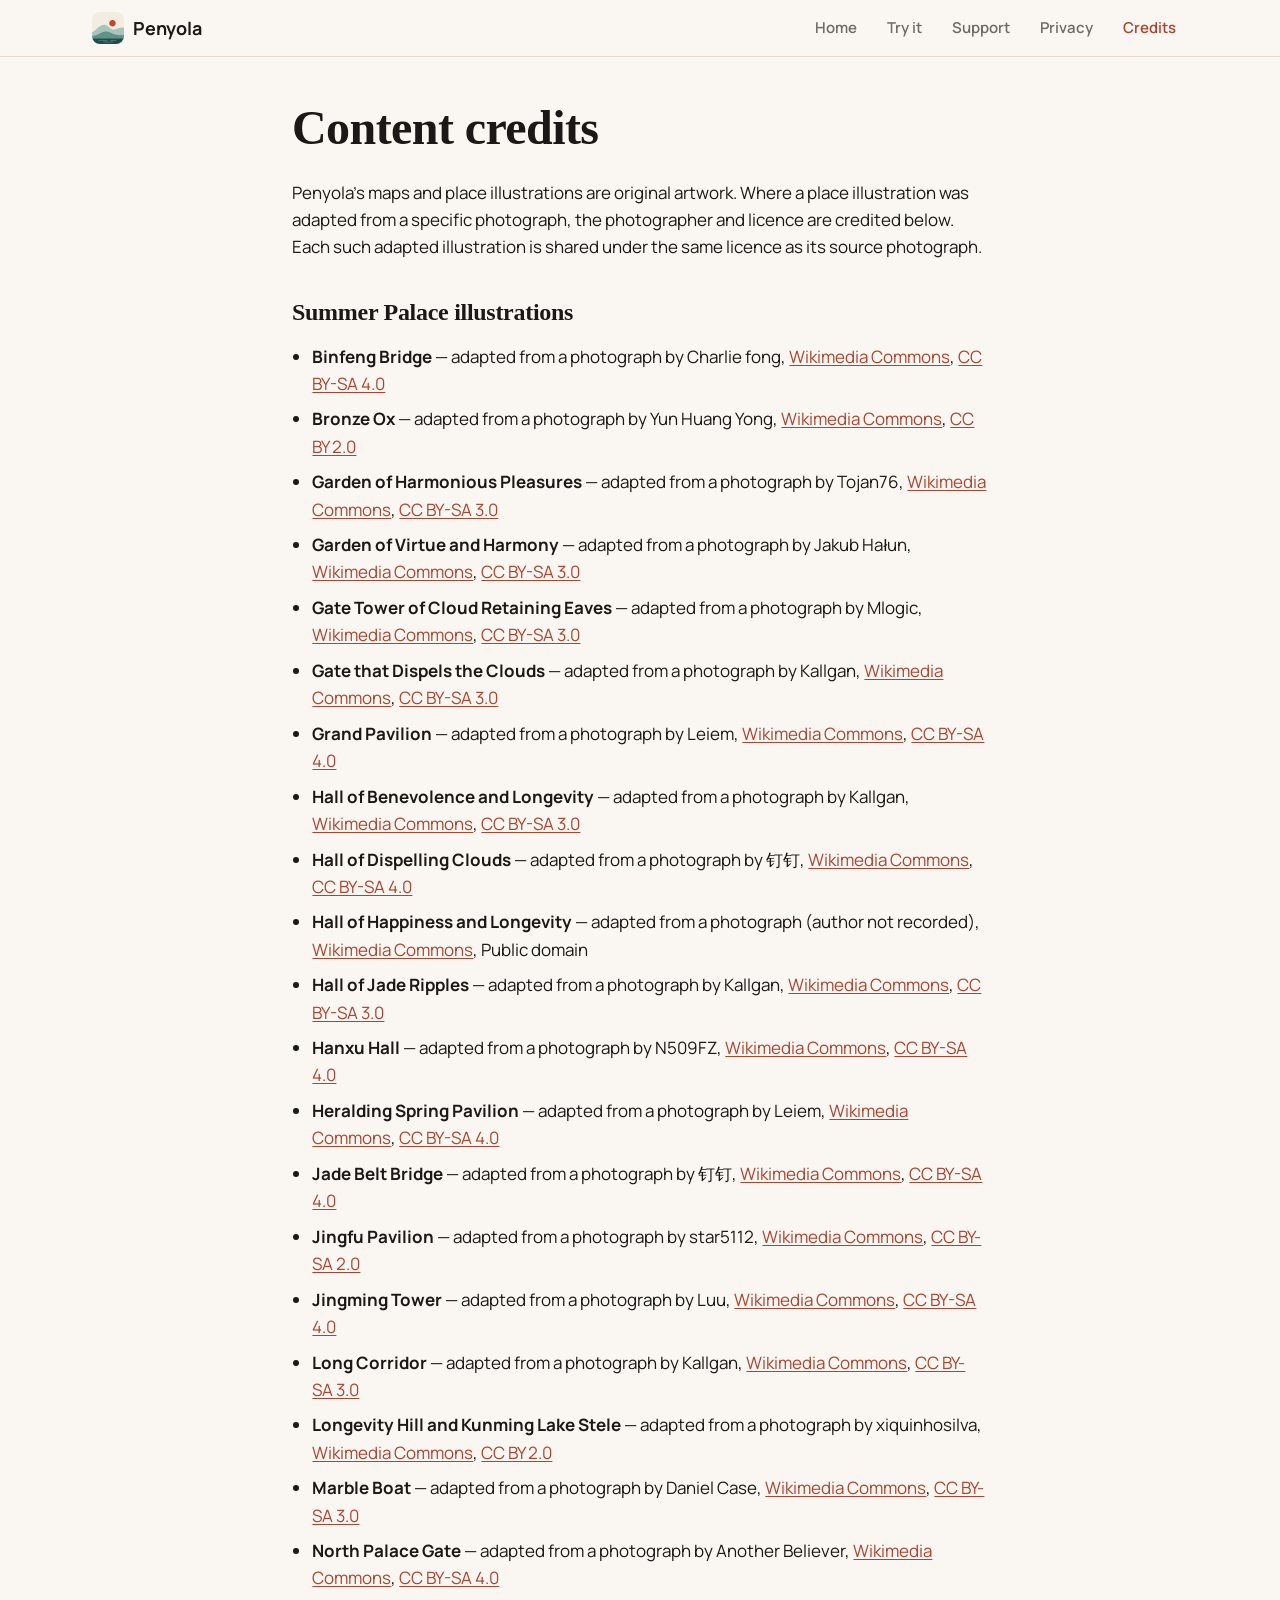
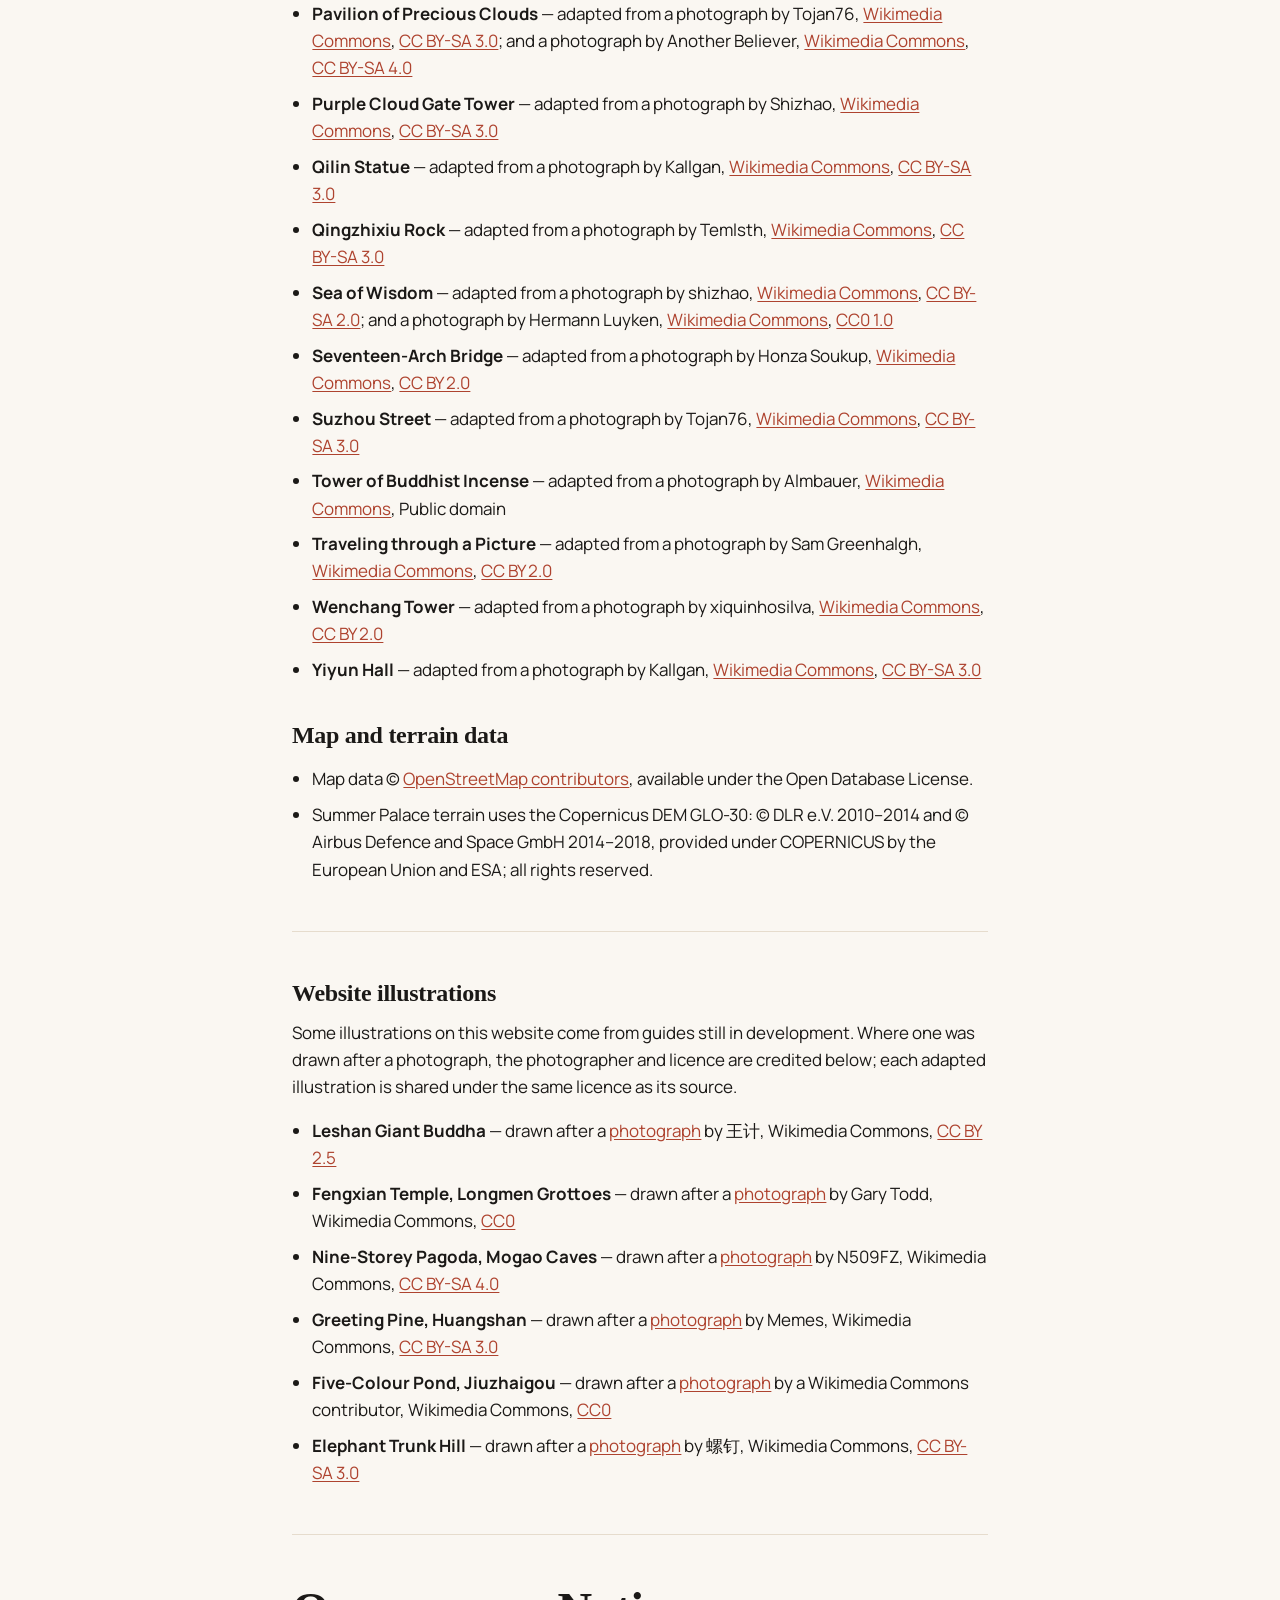
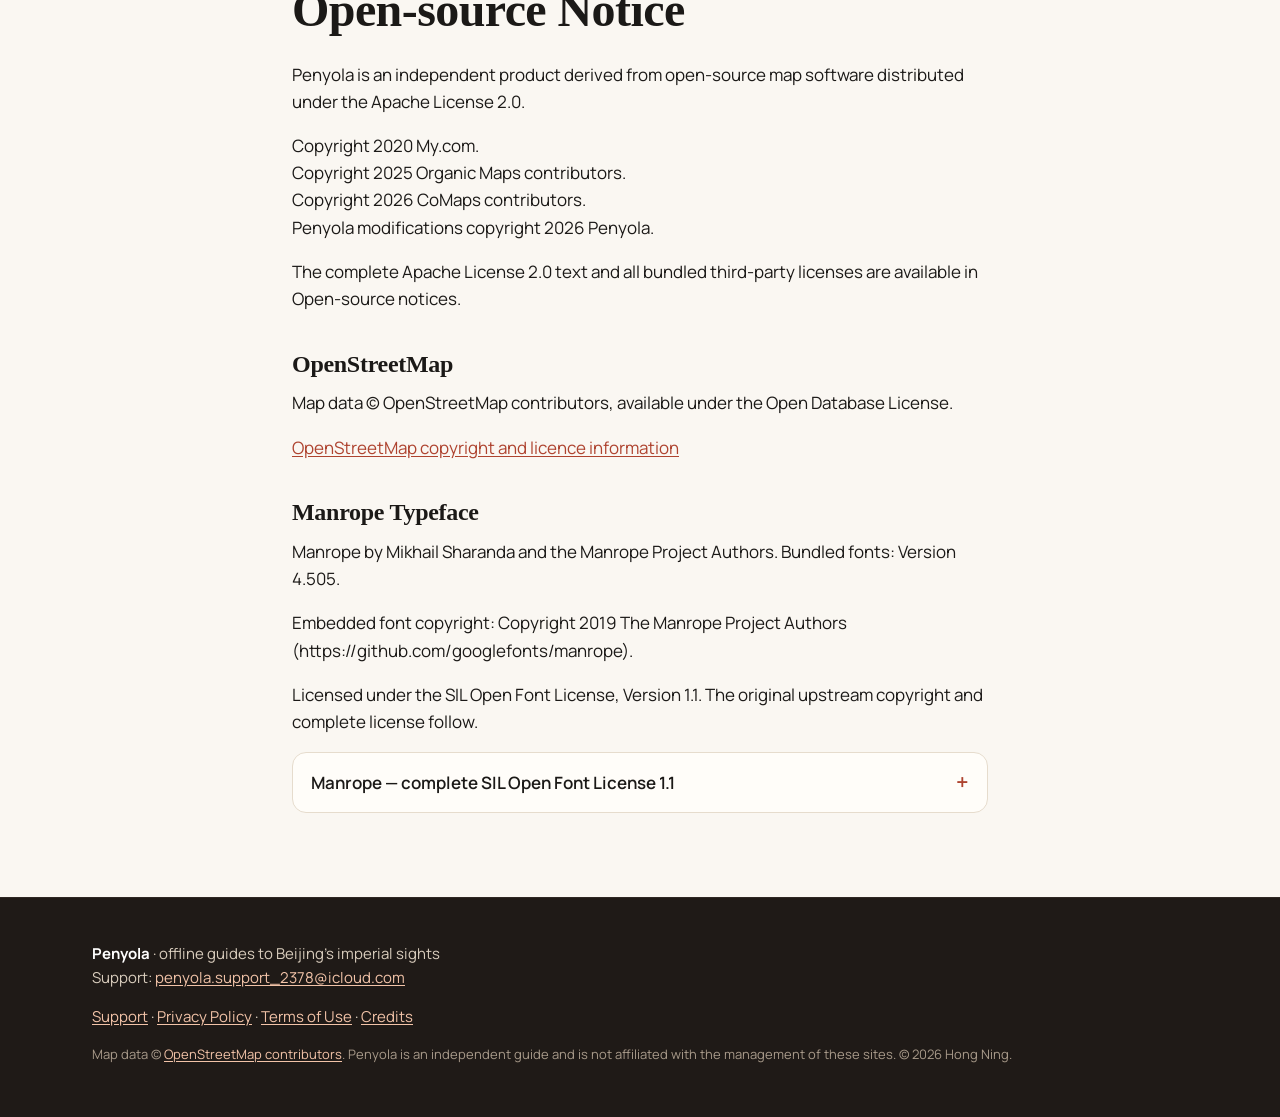
==== commit 11f3a3d9: "Add in-browser Jingshan demo (map, highlights with audio, routes, visitor info); varied illustration" ====
--- a/credits.html
+++ b/credits.html
@@ -15,13 +15,13 @@
 <meta name="theme-color" content="#f8f3ea">
 <link rel="icon" type="image/png" href="favicon.png">
 <link rel="apple-touch-icon" href="apple-touch-icon.png">
-<link rel="stylesheet" href="assets/site.css?v=4cabcf5b">
+<link rel="stylesheet" href="assets/site.css?v=af69a46e">
 </head>
 <body class="">
 <header class="top">
   <div class="wrap top-inner">
     <a class="brand" href="index.html"><img src="assets/img/icon-256.png" alt="" width="32" height="32">Penyola</a>
-    <nav aria-label="Main"><a href="index.html">Home</a><a href="support.html">Support</a><a href="privacy.html">Privacy</a><a href="credits.html" aria-current="page">Credits</a></nav>
+    <nav aria-label="Main"><a href="index.html">Home</a><a href="demo.html">Try it</a><a href="support.html">Support</a><a href="privacy.html">Privacy</a><a href="credits.html" aria-current="page">Credits</a></nav>
   </div>
 </header>
 <main>
@@ -68,6 +68,17 @@
     <li>Summer Palace terrain uses the Copernicus DEM GLO-30: &copy; DLR e.V. 2010&ndash;2014 and &copy; Airbus Defence and Space GmbH 2014&ndash;2018, provided under COPERNICUS by the European Union and ESA; all rights reserved.</li>
   </ul>
 <hr>
+<h2>Website illustrations</h2>
+  <p>Some illustrations on this website come from guides still in development. Where one was drawn after a photograph, the photographer and licence are credited below; each adapted illustration is shared under the same licence as its source.</p>
+  <ul>
+    <li><strong>Leshan Giant Buddha</strong> &mdash; drawn after a <a href="https://commons.wikimedia.org/wiki/File:Leshan_Giant_Buddha,_20161101.jpg">photograph</a> by 王计, Wikimedia Commons, <a href="https://creativecommons.org/licenses/by/2.5/">CC BY 2.5</a></li>
+    <li><strong>Fengxian Temple, Longmen Grottoes</strong> &mdash; drawn after a <a href="https://commons.wikimedia.org/wiki/File:Fengxian_Temple_(Grand_Buddha_Niche),_Longmen_Grottoes_(14250928764).jpg">photograph</a> by Gary Todd, Wikimedia Commons, <a href="https://creativecommons.org/publicdomain/zero/1.0/">CC0</a></li>
+    <li><strong>Nine-Storey Pagoda, Mogao Caves</strong> &mdash; drawn after a <a href="https://commons.wikimedia.org/wiki/File:Cave_96_of_Mogao_Grottoes_(20230918151944).jpg">photograph</a> by N509FZ, Wikimedia Commons, <a href="https://creativecommons.org/licenses/by-sa/4.0/">CC BY-SA 4.0</a></li>
+    <li><strong>Greeting Pine, Huangshan</strong> &mdash; drawn after a <a href="https://commons.wikimedia.org/wiki/File:Ying_Ke_Pine.JPG">photograph</a> by Memes, Wikimedia Commons, <a href="https://creativecommons.org/licenses/by-sa/3.0/">CC BY-SA 3.0</a></li>
+    <li><strong>Five-Colour Pond, Jiuzhaigou</strong> &mdash; drawn after a <a href="https://commons.wikimedia.org/wiki/File:Colorful_Pond_20260511-1.jpg">photograph</a> by a Wikimedia Commons contributor, Wikimedia Commons, <a href="https://creativecommons.org/publicdomain/zero/1.0/">CC0</a></li>
+    <li><strong>Elephant Trunk Hill</strong> &mdash; drawn after a <a href="https://commons.wikimedia.org/wiki/File:Elephant_Trunk_Hill,_Guilin.jpg">photograph</a> by 螺钉, Wikimedia Commons, <a href="https://creativecommons.org/licenses/by-sa/3.0/">CC BY-SA 3.0</a></li>
+  </ul>
+<hr>
 <h1>Open-source Notice</h1>
   <p>Penyola is an independent product derived from open-source map software distributed under the Apache License 2.0.</p>
   <p>Copyright 2020 My.com.<br>
--- a/assets/site.css
+++ b/assets/site.css
@@ -42,7 +42,7 @@
 .top nav a:hover { color: var(--ink); background: var(--paper-2); }
 .top nav a[aria-current="page"] { color: var(--red); }
 @media (min-width: 720px) { .top nav { gap: 6px; } .top nav a { padding: 8px 12px; font-size: 15px; } }
-@media (max-width: 459px) { .brand { font-size: 0; gap: 0; } .top nav a { padding: 8px 7px; } }
+@media (max-width: 459px) { .brand { font-size: 0; gap: 0; } .top nav a { padding: 8px 5px; font-size: 13.5px; } }
 
 /* Type */
 h1, h2, h3 { font-family: var(--serif); font-weight: 600; line-height: 1.12; letter-spacing: -.012em; margin: 0 0 .5em; }
@@ -78,17 +78,16 @@
 .hero .text-link:hover { color: #fff; }
 .hero-inner { position: relative; display: grid; gap: 28px; }
 .hero-text { position: relative; z-index: 1; }
-.hero-art { position: relative; justify-self: center; width: min(80vw, 340px); }
-.hero-phone { position: relative; width: 82%; margin: 0 auto -90px; }
-.hero-phone img { border: 9px solid #1a1311; border-bottom: 0; border-radius: 46px 46px 0 0; box-shadow: 0 30px 70px rgba(30, 6, 3, .55); }
-.hero-lion { position: absolute; z-index: 2; width: 46%; left: -16%; bottom: 8px; filter: drop-shadow(0 18px 24px rgba(30, 6, 3, .45)); }
+.hero-art { position: relative; justify-self: center; width: min(84vw, 360px); padding-bottom: 40px; }
+.hero-map { background: #f6efe1; padding: 10px; border-radius: 6px; transform: rotate(2.2deg); box-shadow: 0 30px 60px rgba(30, 6, 3, .5), 0 0 0 1px rgba(217, 178, 106, .5); }
+.hero-map img { border-radius: 2px; }
+.hero-lion { position: absolute; z-index: 2; width: 44%; left: -14%; bottom: 0; filter: drop-shadow(0 18px 24px rgba(30, 6, 3, .5)); }
 @media (min-width: 880px) {
   .hero { padding: 88px 0 0; }
   .hero::before { inset: 20px; }
   .hero-inner { grid-template-columns: 1.1fr .9fr; align-items: end; gap: 48px; }
   .hero-text { padding-bottom: 96px; align-self: center; }
-  .hero-art { width: 420px; }
-  .hero-phone { margin-bottom: -60px; }
+  .hero-art { width: 430px; padding-bottom: 72px; }
 }
 
 /* Stats strip */
@@ -121,13 +120,13 @@
 /* Story + relic art */
 .story { display: grid; gap: 32px; align-items: center; }
 .story-text p:last-child { color: var(--muted); margin: 0; }
-.relics { display: grid; grid-template-columns: repeat(3, 1fr); gap: 12px; align-items: end; }
+.relics { display: grid; grid-template-columns: repeat(4, 1fr); gap: 12px; align-items: end; }
 .relics img { filter: drop-shadow(0 14px 18px rgba(70, 40, 20, .2)); }
-.relics img:nth-child(2) { transform: translateY(-14px); }
+.relics img:nth-child(even) { transform: translateY(-14px); }
 @media (min-width: 880px) { .story { grid-template-columns: .9fr 1.1fr; gap: 64px; } }
 
 /* Features */
-.features { list-style: none; padding: 0; margin: 0 0 48px; display: grid; gap: 14px; counter-reset: f; }
+.features { list-style: none; padding: 0; margin: 0; display: grid; gap: 14px; counter-reset: f; }
 @media (min-width: 640px) { .features { grid-template-columns: 1fr 1fr; } }
 @media (min-width: 980px) { .features { grid-template-columns: repeat(3, 1fr); } }
 .features li { background: var(--card); border: 1px solid var(--line); border-radius: 16px; padding: 20px 22px; counter-increment: f; }
@@ -135,12 +134,17 @@
 .features h3 { font-size: 20px; margin-bottom: .35em; }
 .features p { margin: 0; color: var(--muted); font-size: 15.5px; }
 
-/* Screenshots */
-.shots { display: grid; grid-auto-flow: column; grid-auto-columns: min(62vw, 240px); gap: 16px; overflow-x: auto; scroll-snap-type: x mandatory; padding: 4px 16px 16px; margin: 0 -16px; overscroll-behavior-x: contain; scrollbar-width: thin; }
-@media (min-width: 720px) { .shots { margin: 0 -32px; padding: 4px 32px 16px; } }
-@media (min-width: 1224px) { .shots { grid-auto-flow: row; grid-template-columns: repeat(5, 1fr); margin: 0; padding: 4px 0 0; overflow: visible; } }
-.shots figure { margin: 0; scroll-snap-align: start; }
-.shots img { border-radius: 16px; box-shadow: 0 10px 30px rgba(80, 40, 20, .16); }
+/* Hand-drawn buildings */
+.blds { display: grid; grid-template-columns: repeat(2, 1fr); gap: 14px; }
+@media (min-width: 880px) { .blds { grid-template-columns: repeat(3, 1fr); gap: 22px; } }
+.bld { margin: 0; background: #faf4e8; border: 1px solid var(--line); border-radius: 18px; overflow: hidden; }
+.bld img { width: 100%; aspect-ratio: 4 / 3; object-fit: cover; mix-blend-mode: multiply; }
+.bld.fit img { object-fit: contain; padding: 10px 0; }
+.bld .credit { display: block; margin-top: 4px; font-size: 11.5px; color: #8f857b; }
+.bld .credit a { color: inherit; }
+.bld figcaption { padding: 12px 14px 14px; font-size: 13px; color: var(--muted); line-height: 1.35; border-top: 1px solid var(--line); background: var(--card); }
+.bld figcaption strong { display: block; font: 600 16px/1.25 var(--serif); color: var(--ink); }
+@media (min-width: 880px) { .bld figcaption { padding: 14px 18px 16px; font-size: 14px; } .bld figcaption strong { font-size: 19px; } }
 
 /* Coming next */
 .dark { background: var(--night); color: #efe5d8; }
@@ -168,7 +172,7 @@
 .price-card > p:not(.eyebrow):not(.note):not(.price-line) { color: var(--muted); }
 .price-line { font-size: 15px; color: var(--muted); border-top: 1px solid var(--line); border-bottom: 1px solid var(--line); padding: 14px 0; margin: 20px 0 10px; }
 .price-line strong { font: 600 30px/1 var(--serif); color: var(--ink); margin-right: 8px; }
-.price-shot { width: min(70vw, 280px); justify-self: center; border-radius: 22px; box-shadow: 0 18px 44px rgba(80, 40, 20, .2); }
+.price-art { width: min(70vw, 320px); justify-self: center; filter: drop-shadow(0 20px 28px rgba(70, 40, 20, .25)); }
 @media (min-width: 880px) { .price { grid-template-columns: 1.3fr .7fr; gap: 64px; } .price-card { padding: 44px 44px 36px; } }
 
 /* Documents: support, privacy, terms, credits */
@@ -187,6 +191,117 @@
 .doc details > p { padding: 0 18px 4px; color: var(--muted); }
 .doc details > pre { margin: 0 14px 14px; }
 
+
+/* Try-it band on home */
+.tryit { background: var(--card); border-bottom: 1px solid var(--line); }
+.tryit-inner { display: grid; gap: 24px; align-items: center; padding-top: 40px; padding-bottom: 40px; }
+.tryit-inner img { width: min(60vw, 260px); justify-self: center; border-radius: 14px; transform: rotate(-2deg); box-shadow: 0 16px 36px rgba(70, 40, 20, .18); }
+.tryit h2 { font-size: clamp(26px, 4vw, 36px); }
+.tryit p:not(.eyebrow) { color: var(--muted); }
+.btn { display: inline-block; background: var(--red); color: #fff; font-weight: 700; text-decoration: none; padding: 13px 22px; border-radius: 999px; box-shadow: 0 8px 20px rgba(174, 67, 47, .3); }
+.btn:hover { background: var(--red-deep); color: #fff; }
+@media (min-width: 760px) { .tryit-inner { grid-template-columns: 300px 1fr; gap: 56px; padding-top: 56px; padding-bottom: 56px; } .tryit-inner img { width: 280px; } }
+
+/* Demo page */
+.demo-head { padding-top: 36px; padding-bottom: 8px; max-width: 860px; margin-left: 0; }
+@media (min-width: 1160px) { .demo-head { margin-left: auto; } }
+.demo-head h1 { font-size: clamp(32px, 5.5vw, 48px); }
+.demo { display: grid; gap: 0; border: 1px solid var(--line); border-radius: 20px; overflow: hidden; background: var(--card); box-shadow: 0 18px 50px rgba(70, 40, 20, .12); margin: 12px 0 28px; }
+@media (min-width: 900px) { .demo { grid-template-columns: 1fr 380px; height: min(760px, calc(100vh - 120px)); } }
+.dm-map { position: relative; overflow: hidden; background: #efe6d2; height: 62vh; min-height: 380px; touch-action: none; cursor: grab; user-select: none; -webkit-user-select: none; }
+.dm-map:active { cursor: grabbing; }
+@media (min-width: 900px) { .dm-map { height: auto; } }
+.dm-stage { position: absolute; left: 0; top: 0; transform-origin: 0 0; }
+.dm-stage.dm-anim { transition: transform .45s ease; }
+.dm-map-img { width: 100%; height: 100%; display: block; pointer-events: none; }
+.dm-route { position: absolute; inset: 0; width: 100%; height: 100%; pointer-events: none; overflow: visible; }
+.dm-line-bg { fill: none; stroke: #fff; stroke-width: 9; stroke-linejoin: round; stroke-linecap: round; vector-effect: non-scaling-stroke; opacity: .9; }
+.dm-line { fill: none; stroke: var(--red); stroke-width: 5; stroke-linejoin: round; stroke-linecap: round; vector-effect: non-scaling-stroke; stroke-dasharray: 1 0; }
+.dm-markers { position: absolute; inset: 0; }
+.dm-pin, .dm-gate, .dm-stop { position: absolute; transform: translate(-50%, -50%) scale(var(--inv, 1)); }
+.dm-pin { border: 0; padding: 0; background: none; cursor: pointer; display: flex; flex-direction: column; align-items: center; z-index: 2; }
+.dm-pin i { width: 30px; height: 30px; border-radius: 50%; background: var(--red); color: #fff; border: 2.5px solid #fff; box-shadow: 0 3px 8px rgba(40, 10, 5, .35); font: 700 14px/25px var(--sans); font-style: normal; text-align: center; transition: transform .15s; }
+.dm-pin:hover i, .dm-pin.on i { transform: scale(1.18); background: var(--red-deep); }
+.dm-pin.on { z-index: 4; }
+.dm-pin b, .dm-gate b { position: absolute; top: 34px; white-space: nowrap; font: 700 12px/1 var(--sans); color: var(--ink); background: rgba(255, 253, 249, .94); padding: 5px 8px; border-radius: 999px; box-shadow: 0 2px 6px rgba(0, 0, 0, .15); opacity: 0; pointer-events: none; transition: opacity .2s; }
+.dm-zoomed .dm-pin b, .dm-pin:hover b, .dm-pin.on b { opacity: 1; }
+.dm-gate { pointer-events: none; z-index: 1; display: flex; flex-direction: column; align-items: center; }
+.dm-gate i { width: 14px; height: 14px; background: var(--green); border: 2px solid #fff; border-radius: 3px; transform: rotate(45deg); box-shadow: 0 2px 5px rgba(0, 0, 0, .3); }
+.dm-gate b { top: 18px; font-size: 11px; color: var(--green); }
+.dm-zoomed .dm-gate b { opacity: .95; }
+@media (min-width: 900px) { .dm-gate b { opacity: .95; } }
+.dm-routing .dm-pin { opacity: .45; }
+.dm-routing .dm-pin.on { opacity: 1; }
+.dm-routing .dm-gate { opacity: 0; }
+.dm-stop { z-index: 3; width: 24px; height: 24px; border-radius: 50%; background: #fff; color: var(--red-deep); border: 2.5px solid var(--red); font: 800 12px/19px var(--sans); text-align: center; box-shadow: 0 2px 6px rgba(0, 0, 0, .3); pointer-events: none; }
+.dm-zoom { position: absolute; right: 12px; top: 12px; display: flex; flex-direction: column; gap: 6px; z-index: 5; }
+.dm-zoom button { width: 38px; height: 38px; border-radius: 10px; border: 1px solid var(--line); background: rgba(255, 253, 249, .95); font: 600 20px/1 var(--sans); color: var(--ink); cursor: pointer; box-shadow: 0 2px 8px rgba(0, 0, 0, .12); }
+
+.dm-panel { display: flex; flex-direction: column; min-height: 0; border-top: 1px solid var(--line); scroll-margin-top: 64px; }
+@media (min-width: 900px) { .dm-panel { border-top: 0; border-left: 1px solid var(--line); } }
+.dm-tabs { display: flex; gap: 4px; padding: 10px; border-bottom: 1px solid var(--line); background: var(--paper); }
+.dm-tabs button { flex: 1; border: 0; background: none; padding: 9px 6px; border-radius: 10px; font: 700 14px/1 var(--sans); color: var(--muted); cursor: pointer; }
+.dm-tabs button[aria-selected="true"] { background: var(--card); color: var(--red); box-shadow: 0 1px 4px rgba(0, 0, 0, .08); }
+.dm-panel-body { flex: 1; overflow-y: auto; padding: 18px 18px 24px; font-size: 15.5px; }
+@media (max-width: 899px) { .dm-panel-body { max-height: none; } }
+.dm-panel-body h3 { font-size: 26px; margin: 4px 0 6px; }
+.dm-panel-body h4 { font: 700 13px/1.2 var(--sans); letter-spacing: .1em; text-transform: uppercase; color: var(--red); margin: 22px 0 10px; }
+.dm-panel-body p { color: #3d3833; }
+.dm-hint { font-size: 13.5px; color: var(--muted) !important; }
+.dm-intro { display: flex; gap: 12px; align-items: flex-start; background: var(--paper-2); border-radius: 14px; padding: 14px; margin-bottom: 14px; }
+.dm-intro p { margin: 0; font-size: 14.5px; }
+.dm-list, .dm-routes { list-style: none; padding: 0; margin: 0; display: grid; gap: 8px; }
+.dm-list button, .dm-routes button { width: 100%; display: flex; gap: 12px; align-items: center; text-align: left; background: #fff; border: 1px solid var(--line); border-radius: 14px; padding: 8px; cursor: pointer; font: inherit; color: inherit; }
+.dm-list button:hover, .dm-routes button:hover { border-color: #d8c3a8; background: #fffaf2; }
+.dm-list img, .dm-noart { width: 58px; height: 58px; border-radius: 10px; object-fit: cover; background: #f4ecdd; flex: none; }
+.dm-list strong, .dm-routes strong { display: block; font: 600 17px/1.2 var(--serif); }
+.dm-list small, .dm-routes small { display: block; color: var(--muted); font-size: 13px; line-height: 1.35; margin-top: 3px; }
+.dm-routes button { padding: 14px 16px; display: block; }
+.dm-back { border: 0; background: none; color: var(--red); font: 700 14px/1 var(--sans); padding: 4px 0 12px; cursor: pointer; }
+.dm-art { width: 100%; max-height: 240px; object-fit: contain; background: #f6efe1; border-radius: 14px; margin-bottom: 14px; }
+.dm-cat { font: 700 11px/1.2 var(--sans) !important; letter-spacing: .12em; text-transform: uppercase; color: var(--red) !important; margin: 0 0 4px; }
+.dm-sum { color: var(--muted) !important; font-style: italic; }
+.dm-audio { display: flex; flex-wrap: wrap; align-items: center; gap: 10px 12px; background: var(--paper-2); border-radius: 14px; padding: 12px; margin: 4px 0 16px; }
+.dm-audio .dm-progress { flex: 1; min-width: 80px; }
+.dm-play { display: inline-flex; align-items: center; gap: 8px; border: 0; background: var(--red); color: #fff; font: 700 13px/1 var(--sans); padding: 8px 14px 8px 10px; border-radius: 999px; cursor: pointer; flex: none; }
+.dm-play span { width: 0; height: 0; border-left: 10px solid #fff; border-top: 6px solid transparent; border-bottom: 6px solid transparent; }
+.dm-play.on span { width: 10px; height: 12px; border: 0; border-left: 3px solid #fff; border-right: 3px solid #fff; }
+.dm-play:hover { background: var(--red-deep); }
+.dm-progress { height: 4px; background: #e2d3bd; border-radius: 4px; overflow: hidden; }
+.dm-progress i { display: block; height: 100%; width: 0; background: var(--red); }
+.dm-voice { display: inline-flex; background: #fff; border: 1px solid var(--line); border-radius: 999px; padding: 2px; }
+.dm-voice button { border: 0; background: none; font: 600 12px/1 var(--sans); padding: 6px 10px; border-radius: 999px; cursor: pointer; color: var(--muted); }
+.dm-voice button[aria-pressed="true"] { background: var(--ink); color: #fff; }
+.dm-src { font-size: 12.5px; color: var(--muted) !important; margin-top: 14px; }
+.dm-steps { list-style: none; padding: 0; margin: 14px 0 0; }
+.dm-steps li { display: flex; gap: 12px; }
+.dm-steps li > div { flex: 1; padding-bottom: 6px; }
+.dm-num { flex: none; width: 26px; height: 26px; border-radius: 50%; background: #fff; border: 2px solid var(--red); color: var(--red-deep); font: 800 12px/22px var(--sans); text-align: center; }
+.dm-steps button[data-i] { border: 0; background: none; padding: 3px 0; font: 600 17px/1.2 var(--serif); color: var(--ink); cursor: pointer; text-align: left; margin-right: 8px; text-decoration: underline; text-decoration-color: #d8c3a8; text-underline-offset: 3px; }
+.dm-steps strong { display: inline-block; padding: 3px 0; font: 600 17px/1.2 var(--serif); }
+.dm-steps .dm-play { padding: 5px 10px 5px 8px; font-size: 12px; vertical-align: middle; }
+.dm-steps em { display: block; font-style: normal; font-size: 12.5px; color: var(--muted); margin: 6px 0 10px; padding-left: 2px; }
+.dm-card { background: var(--night); color: #fff; border-radius: 16px; padding: 18px; }
+.dm-card .dm-cat { color: var(--gold) !important; }
+.dm-zh { font-size: 28px !important; line-height: 1.3; color: #fff !important; margin: 8px 0; font-weight: 600; }
+.dm-zh span { font-size: 18px; color: #f2e4d2; }
+.dm-small { font-size: 13px; color: #c9b9a8 !important; margin: 0; }
+.dm-table { width: 100%; border-collapse: collapse; font-size: 14.5px; }
+.dm-table td { padding: 8px 0; border-bottom: 1px solid var(--line); vertical-align: top; }
+.dm-table td:last-child { text-align: right; font-weight: 700; white-space: nowrap; padding-left: 12px; }
+.dm-table small { display: block; color: var(--muted); font-size: 12.5px; }
+.dm-player { display: grid; grid-template-columns: 1fr auto auto; gap: 6px 10px; align-items: center; padding: 12px 16px; background: var(--night); color: #fff; font-size: 13.5px; }
+.dm-player[hidden] { display: none; }
+.dm-player-name { font-weight: 700; overflow: hidden; text-overflow: ellipsis; white-space: nowrap; }
+.dm-player-time { color: #c9b9a8; grid-column: 2 / 4; text-align: right; }
+.dm-player .dm-progress { grid-column: 1 / 2; background: #4a403a; }
+.dm-player button { border: 0; background: #fff; color: var(--ink); border-radius: 999px; padding: 6px 12px; font: 700 12px/1 var(--sans); cursor: pointer; }
+.dm-player .dm-player-close { background: none; color: #c9b9a8; padding: 6px; }
+@media (max-width: 899px) { .dm-player { position: sticky; bottom: 0; } }
+.demo-cta { display: flex; flex-wrap: wrap; gap: 16px 28px; align-items: center; justify-content: space-between; background: var(--paper-2); border-radius: 18px; padding: 22px; margin-bottom: 64px; }
+.demo-cta p { margin: 0; max-width: 640px; color: var(--muted); }
+.demo-cta strong { color: var(--ink); }
+
 /* Footer */
 .foot { background: var(--night); color: #d9cdbd; padding: 44px 0 52px; font-size: 15px; border-top: 1px solid #2f2824; }
 .foot a { color: #f2c3a8; }
